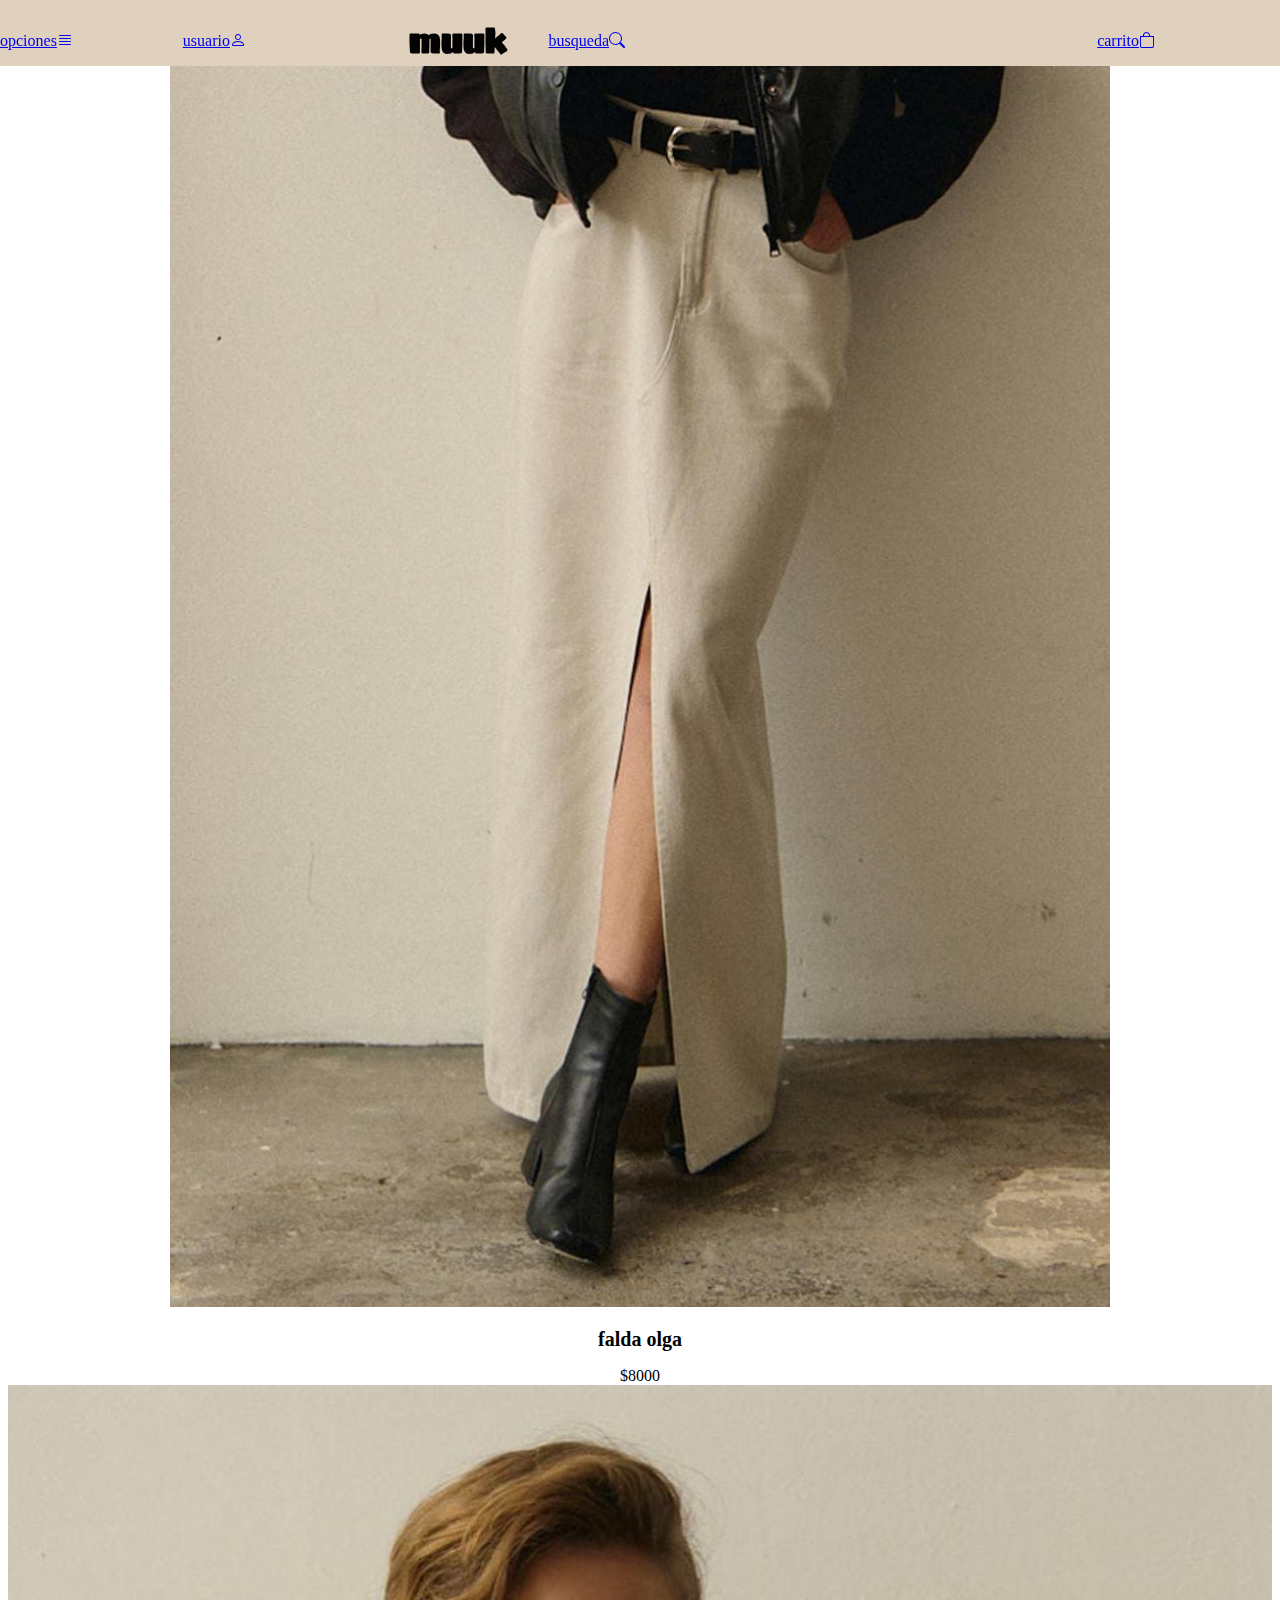
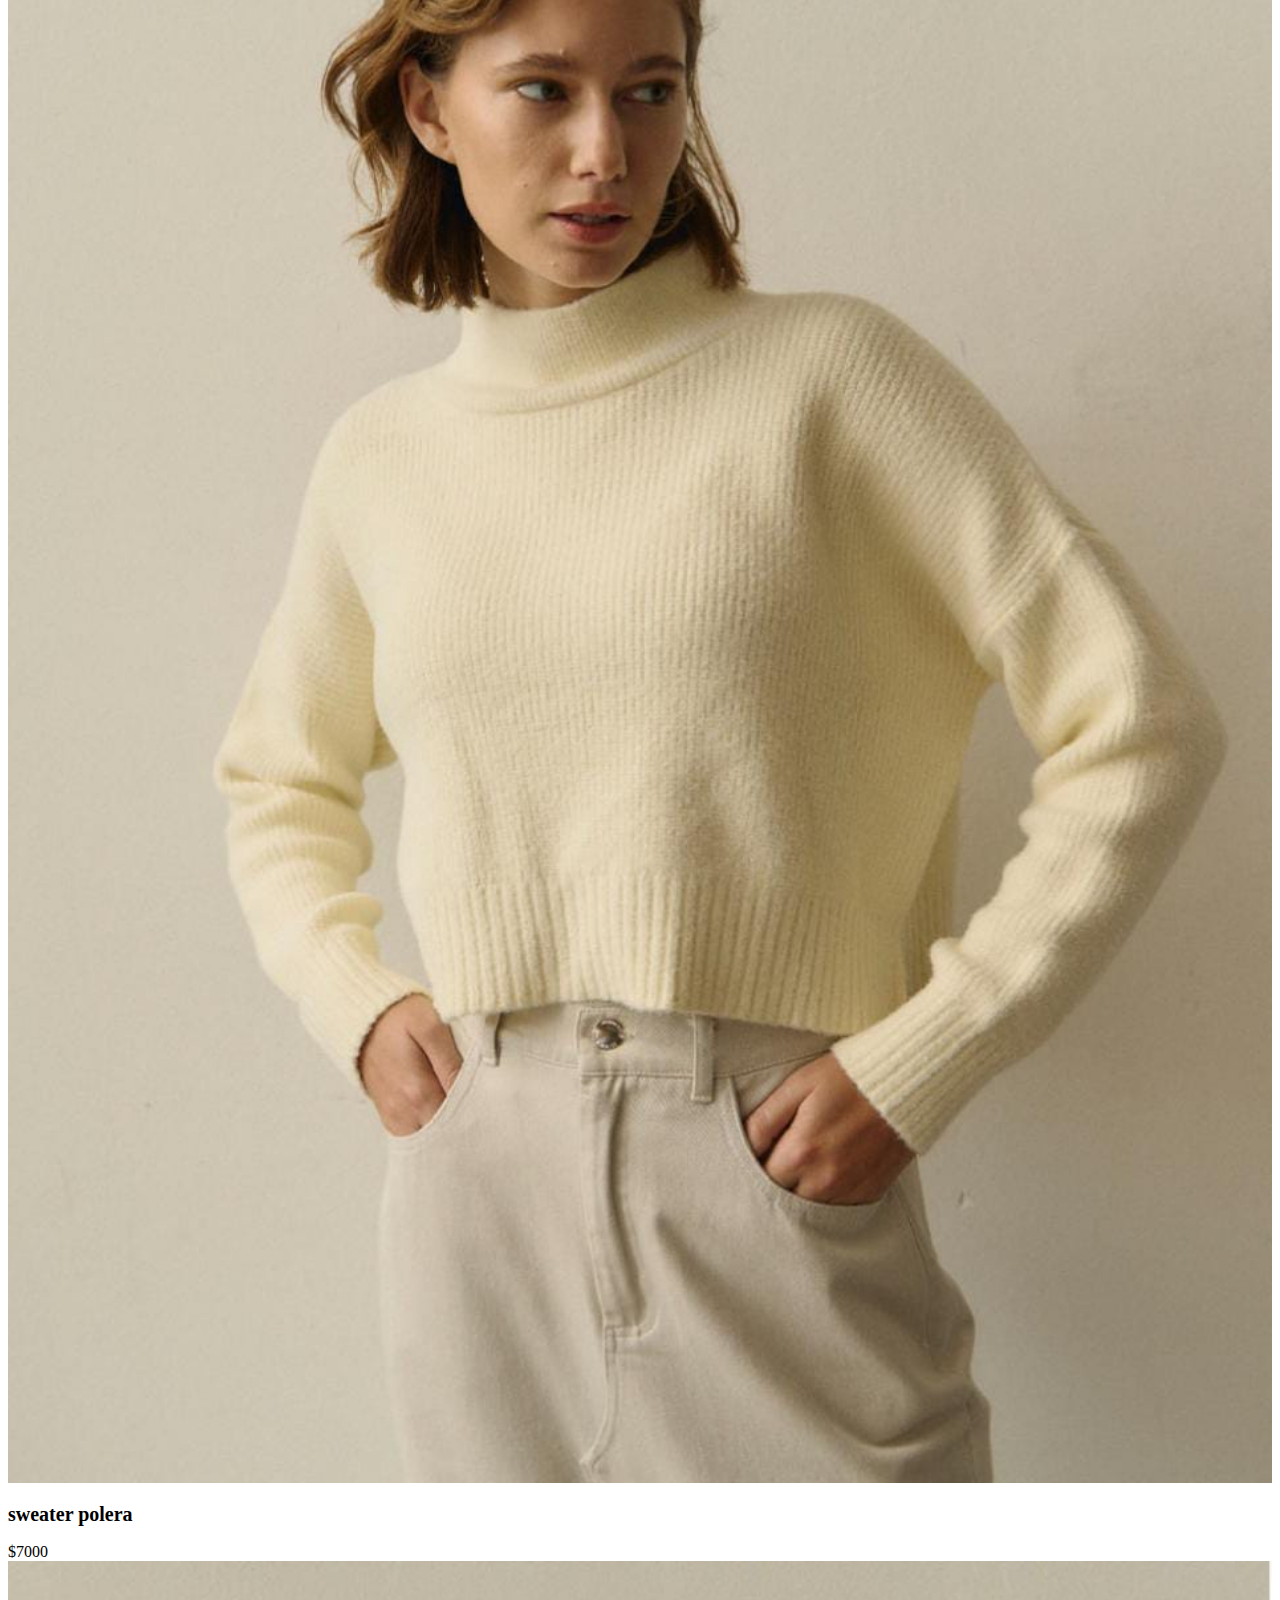
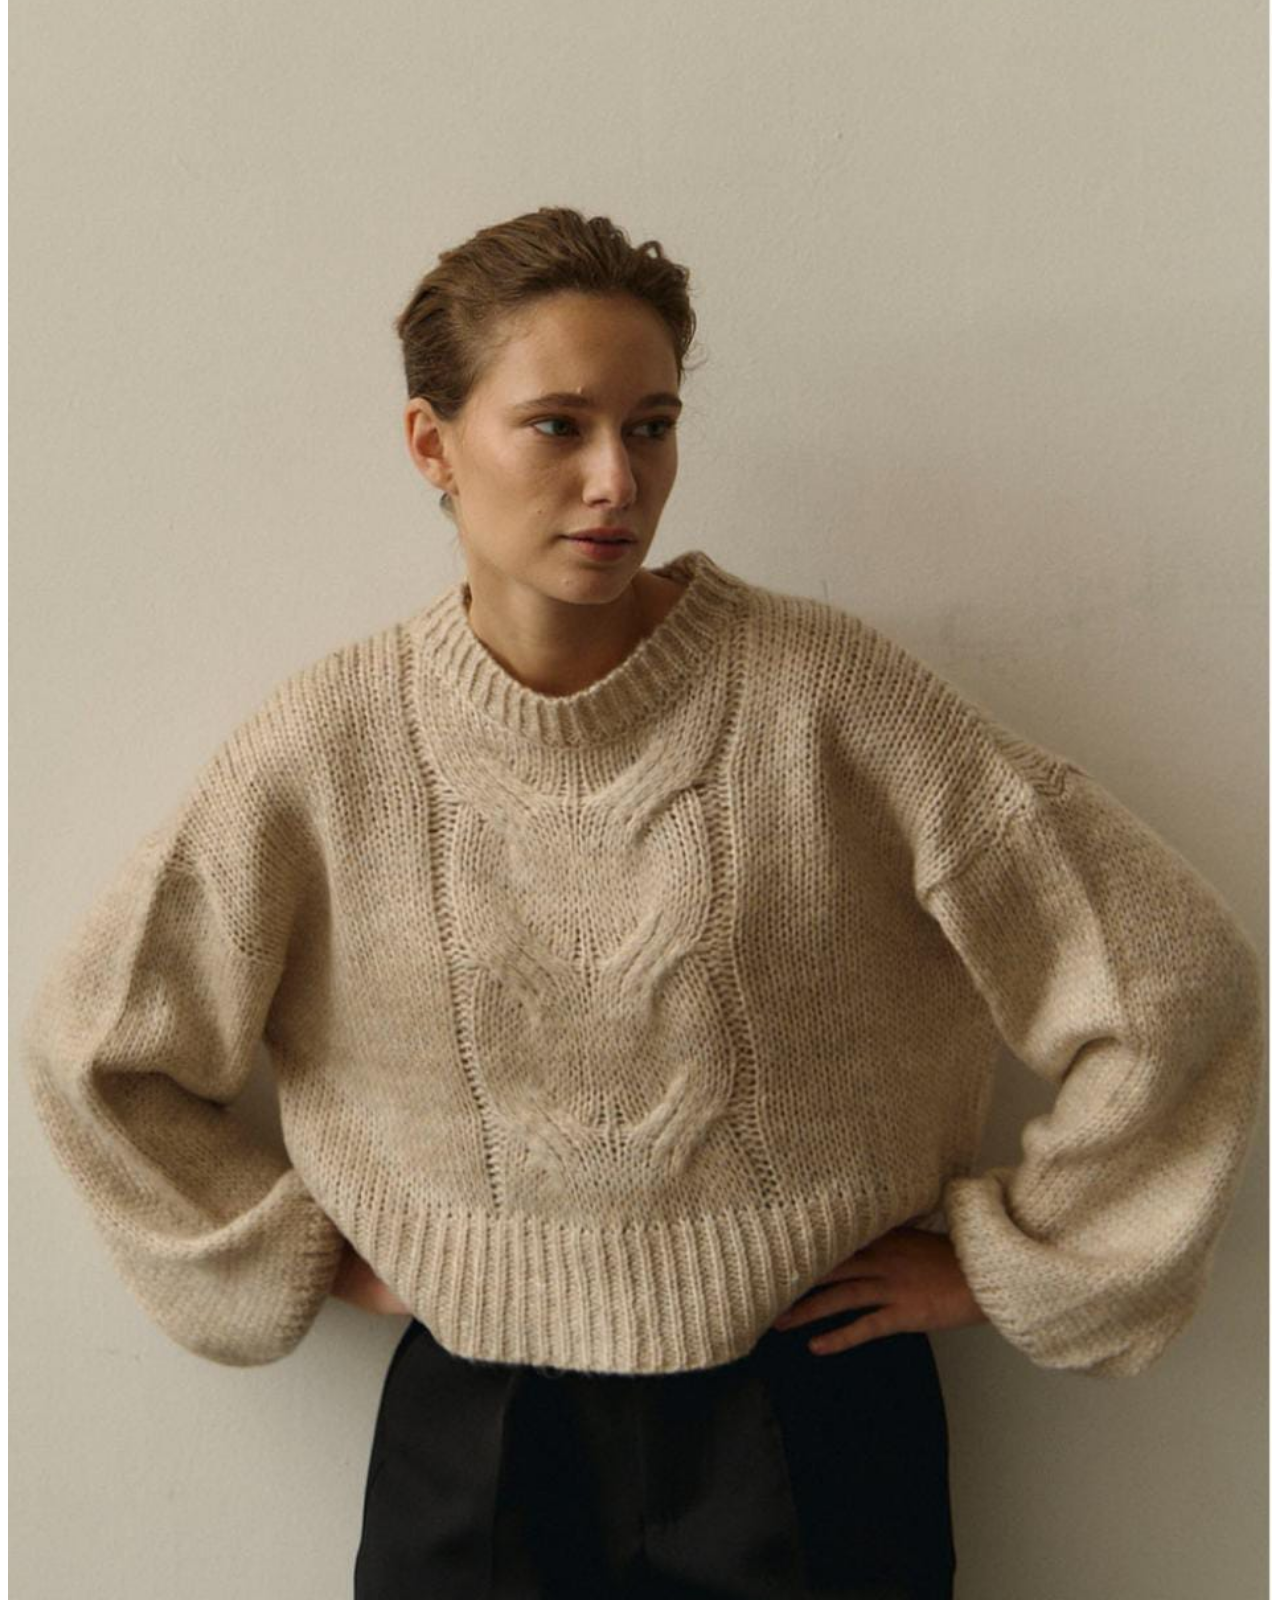
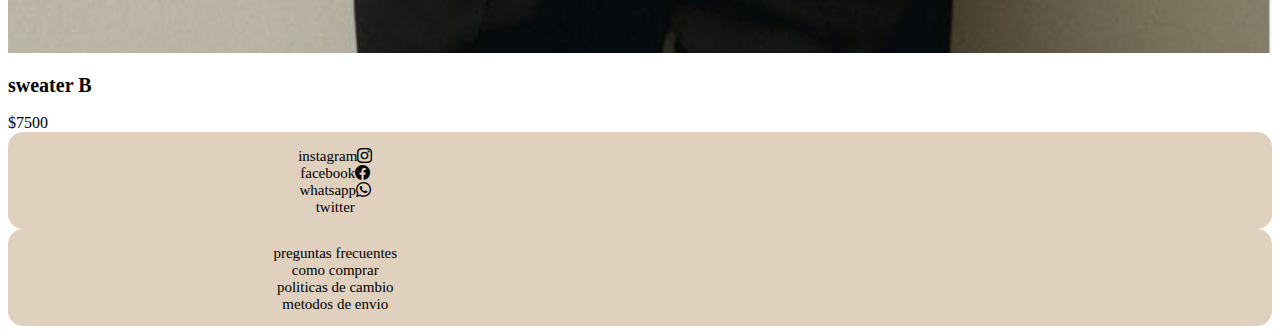
==== index.html @ 09647d5b "le agregue la grilla al footer" ====
<!DOCTYPE html>
<html lang="en">
<head>
    <meta charset="UTF-8">
    <meta http-equiv="X-UA-Compatible" content="IE=edge">
    <meta name="viewport" content="width=device-width, initial-scale=1.0">
    <title>muuk</title>
    <link rel="stylesheet"href="./css/style.css">
    <link rel="preconnect" href="https://fonts.googleapis.com">
<link rel="preconnect" href="https://fonts.gstatic.com" crossorigin>
<link href="https://fonts.googleapis.com/css2?family=Roboto:wght@300&display=swap" rel="stylesheet">
<link rel="preconnect" href="https://fonts.googleapis.com">
<link rel="preconnect" href="https://fonts.gstatic.com" crossorigin>
<link href="https://fonts.googleapis.com/css2?family=Raleway:wght@200&family=Roboto:wght@300&family=Sigmar&display=swap" rel="stylesheet">
<link rel="stylesheet" href="https://cdn.jsdelivr.net/npm/bootstrap-icons@1.10.5/font/bootstrap-icons.css">
</head>
<body>
    <header>
    <nav class="lista-nav">
        <!--lista desordenada-->
        <ul class="lista-nav">


            <li><a href="./pages/opciones.html"><span class="lista-iconos">opciones</span><i class="bi bi-justify"></i></a></li>
            <li><a href="./pages/usuario.html"><span class="lista-iconos">usuario</span><i class="bi bi-person"></i></a></li>
            <li><h1 class="lista--muuk"><span class="lista-iconos">muuk</span></h1></li>
            <li><a href="./pages/busqueda.html"><span class="lista-iconos">busqueda</span><i class="bi bi-search"></i></a></li>
            <li><a href="./pages/carrito.html"><span class="lista-iconos">carrito</span><i class="bi bi-bag"></i></a></li>
        </ul>
    </nav>
    </header>
<main>
    <section>
    <form action="">
        <select name= "ordenado por"id="text">
            <option value="ordenado por popularidad"></option>
            <option value="ordenado por precio:bajo a alto"></option>
            <option value="ordenado por precio: alto a bajo"></option>
            <option value="ordenado por los ultimos"></option>
        </select>
    </form>
    </section>
    <section>
    <article class="galeria">
        <a href="./pages/carrito.html" ><img src="./img/pollera.jpeg"alt="pollera larga"class="galeria--pollera"></a>
        <h2>falda olga</h2>
        <span>$8000</span>
    </article class="unidad-rem">
        <img src="./img/saquito.jpeg"alt="saquito color beage" class="galeria--saquito">
        <h2>sweater polera</h2>
        <span>$7000</span>
    <article>
        <img src="./img/sweter B.jpeg"alt="sweter marron" class="galeria--sweter">
        <h2>sweater B</h2>
        <span>$7500</span>
    </article>
    </section>
</main>
    <footer>
        <div class="color__gris">
            <ul>
             <!--todas las li son links a las redes de la marca, pero todavia no existen, por eso no las puse como links-->
                <li>instagram<i class="bi bi-instagram"></i></li>
                <li>facebook<i class="bi bi-facebook"></i></li>
                <li>whatsapp<i class="bi bi-whatsapp"></i></li>
                <li>twitter</li>
            </ul>
        </div>
        <div class="color__gris"> 
            <ul>
                <li>preguntas frecuentes</li>
                <li>como comprar</li>
                <li>politicas de cambio</li>
                <li>metodos de envio</li>
            </ul>
        </div>
    </footer>

</body>
</html>
---- css/style.css ----
*{
    margin: o;
    padding: 0;
    box-sizing: border-box;
    box-sizing: border-box;
}

ul, ul{
    list-style: none;
}

.enlace-rojo {
    color: rgb(228, 4, 4);
}

h2{
    font-family:"robot",-serif;
    font-size: 20px;
}

 h1{
    font-family: "sigmar",-serif;
    text-align: center;
    grid-template-rows: 50px;
    color: rgb(3, 3, 3);
    
   
 }


 html{
    font-size: 1rem;
 }

 .unidad-rem{
    font-size: 1rem;
 }
 

 .lista-nav{
    display: flex;
    align-items:center;
    display: grid;
    justify-content: space-between;
    grid-template-columns:1fr 1fr 1fr 3fr 1fr;
    grid-template-rows:50px;
    background-color: rgb(223, 209, 190);
    position: relative;
    position: fixed;
    top: 0%;
    right: 0%;
    left: 0%;

    
     
}

@media only screen and (max-width:400px){
   .lista-iconos{
   display: none; }
}


.color__gris{
   background-color:rgb(223, 209, 190) ;
   padding-top: 1px;
   padding-left: 15px;
   border-radius: 15px;
   flex-direction: row;
   flex-wrap: wrap;
   font-size: 15px;
   text-align: center;
   gap: 20px;
   
 } 
 @media only screen and (min-width:1024px) {
   .color__gris{
      display: grid;
      grid-template-columns: repeat(2,50%);
      grid-template-rows: repeat(4,1vh);

   }
 }
  

.galeria{   
   display:flex;
   flex-direction: column;
   align-items: center;
   
    }

    .galeria img{
      display block;
      margin: 10 px auto
    }
   .galeria--pollera{
      width: 100%;
   }
   .galeria--saquito{
      width: 100%;
   }
   .galeria--sweter{
      width: 100%;
   }
   

    @media(min-width400px){  
    .galeria img{    
     display: block;
     margin: 10px;
     object-fit:contain;
}  
}
    /* ----usauario---- */


.info__usuario{
padding-top: 60px;
  display: grid;
  grid-template-columns:1fr 1fr ;
  grid-template-rows: repeat(3,25vhpx);
  gap: 50px;
}
.info__usuario--ingresar {
   justify-content: center;
   align-content: center;
   align-self: center;

}

@media only screen and (max-width:400px){
   .info__usuario{
      display: grid;
      grid-template-columns: 1fr;
      grid-template-rows: repeat(6,2vh);
      justify-items: center;

   }
}
@media only screen and (max-width:400px){    
.link__usuario{
   display: grid;
   grid-template-columns: 1fr;
   grid-template-rows: repeat(2,2vh);
   justify-items: center;
   gap: 20px;
}
 }
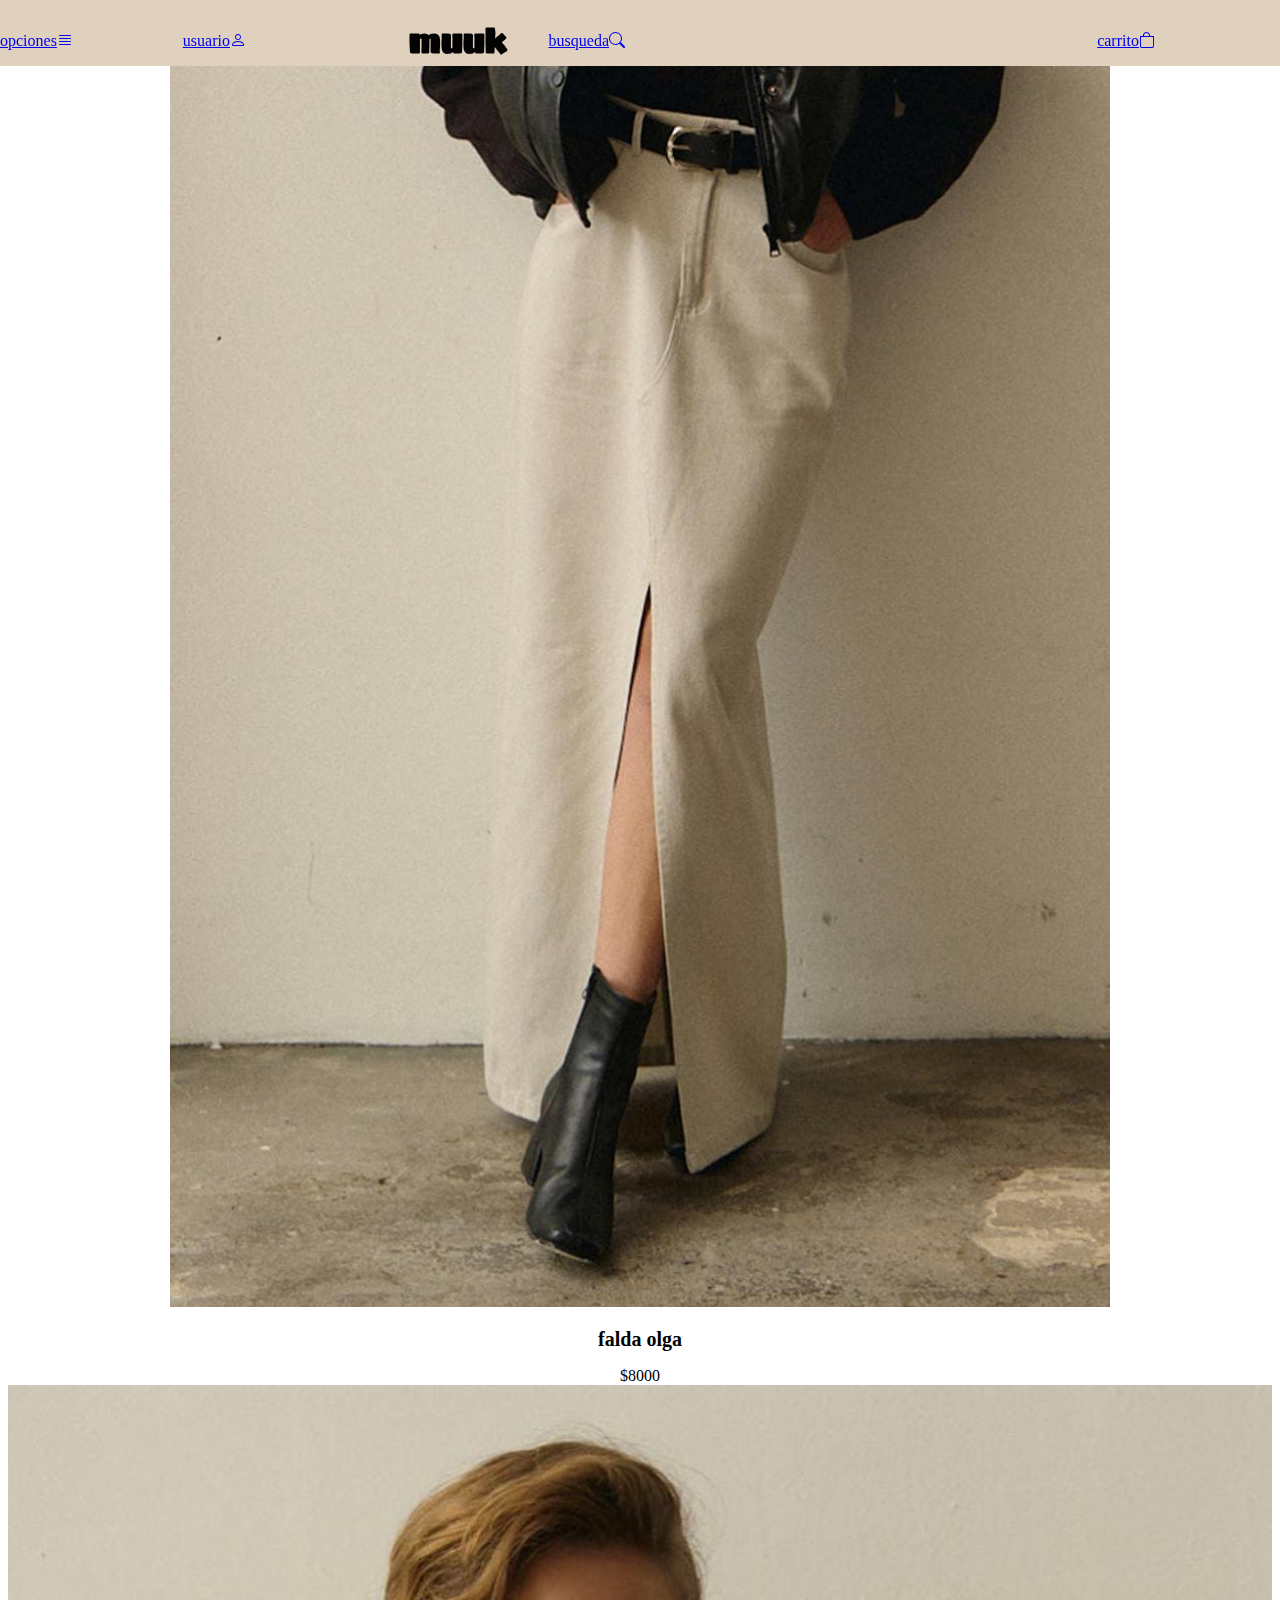
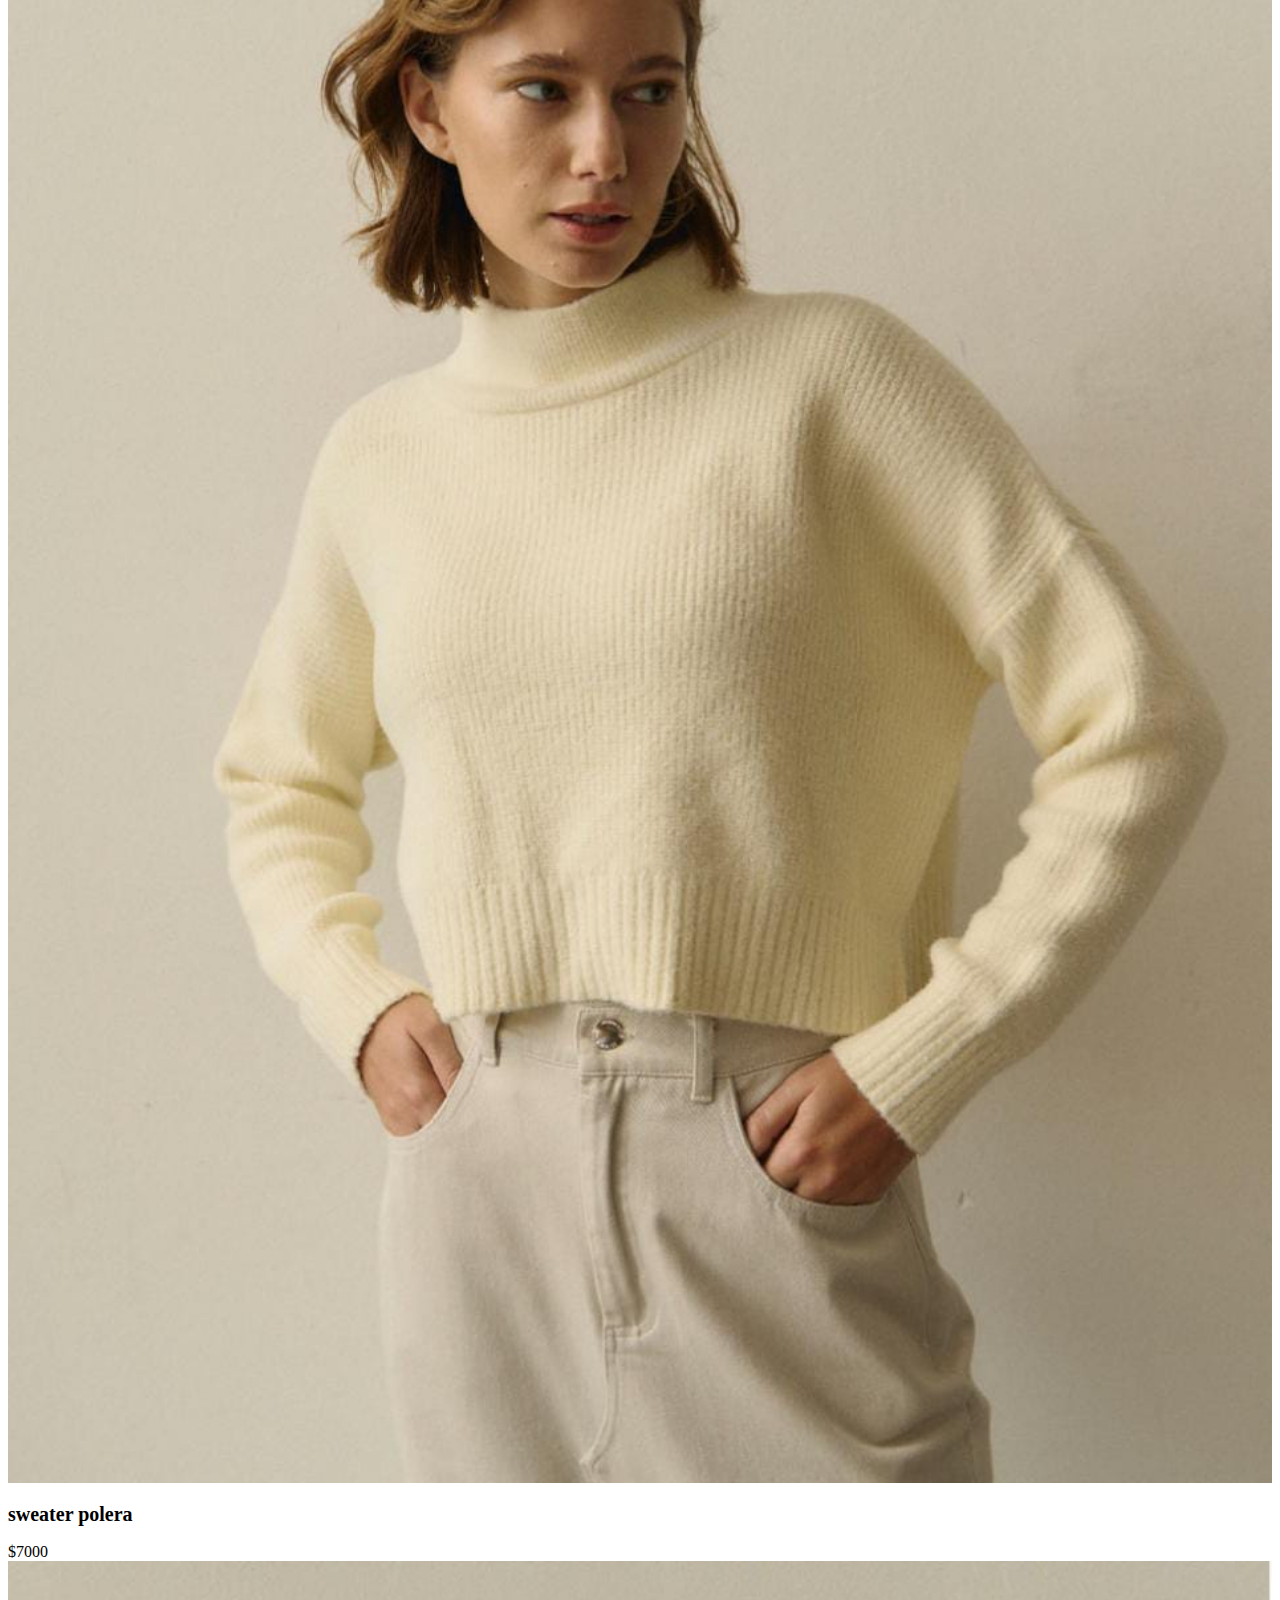
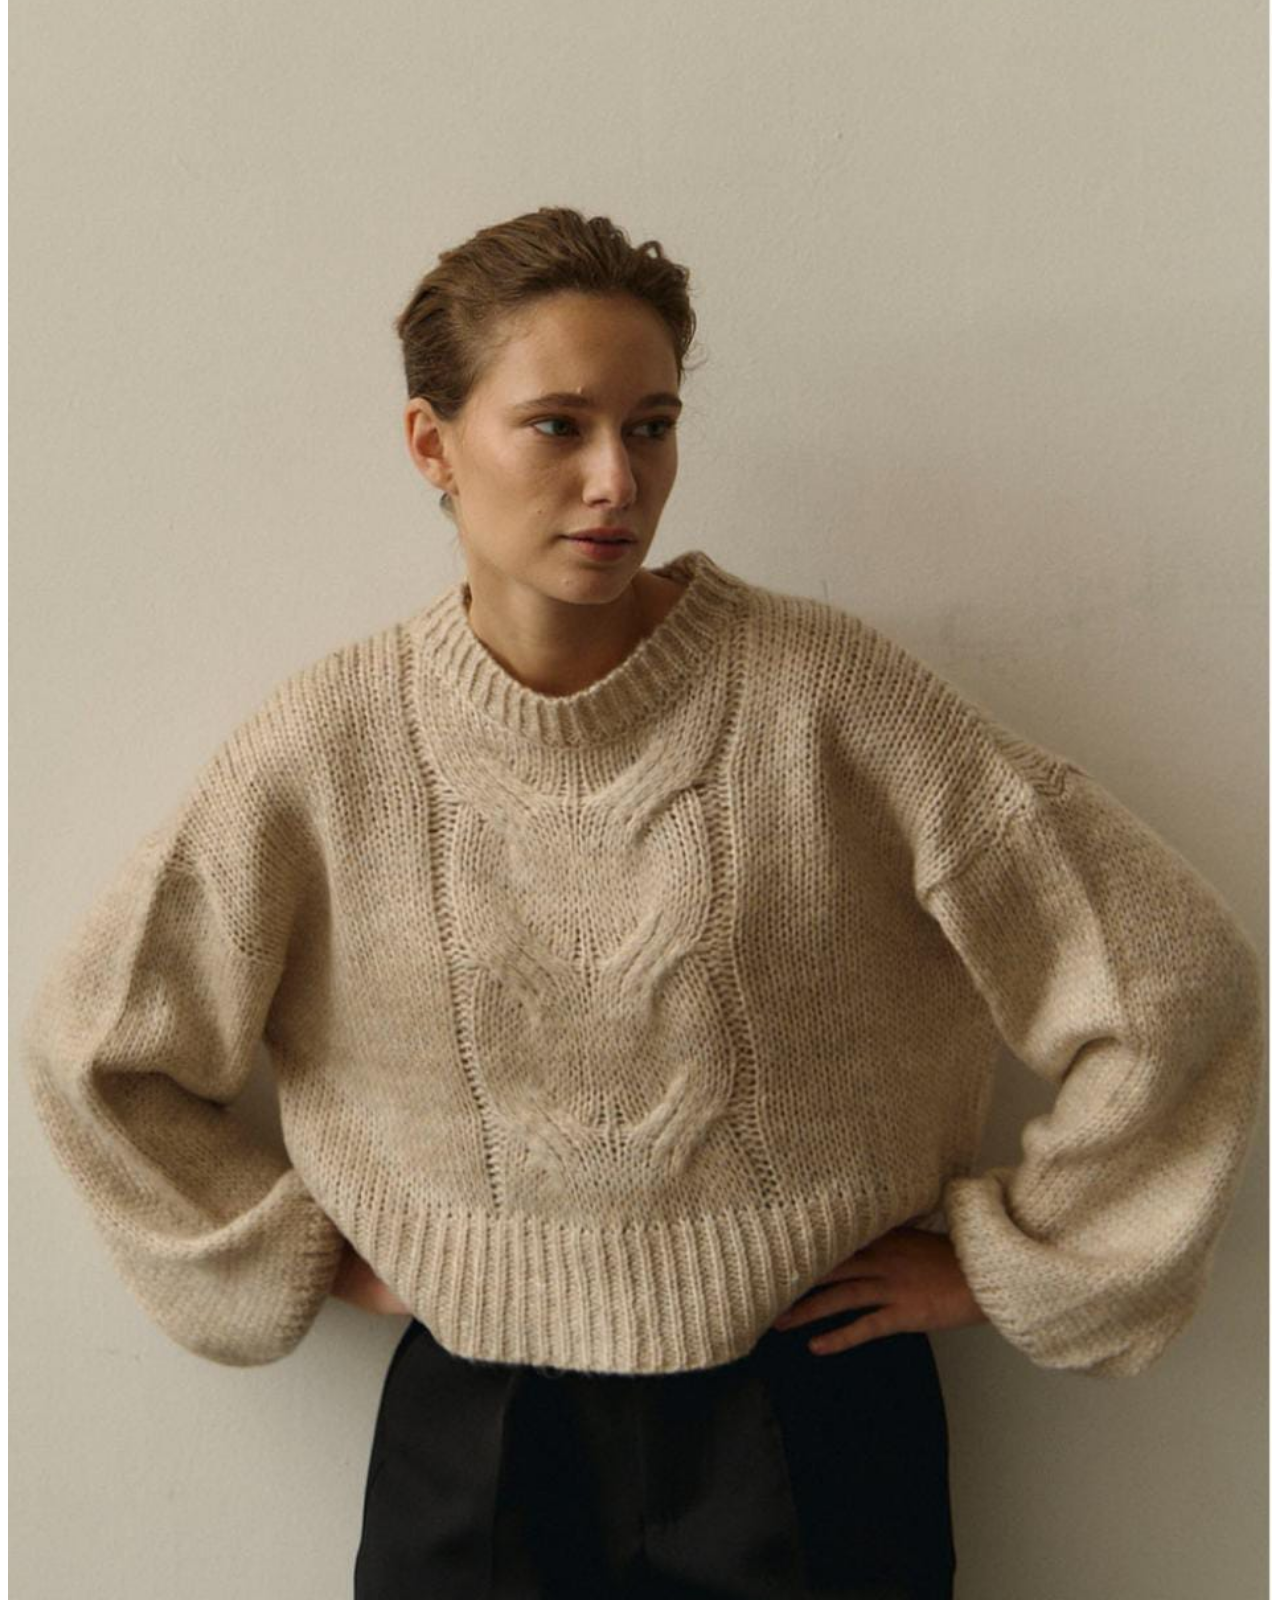
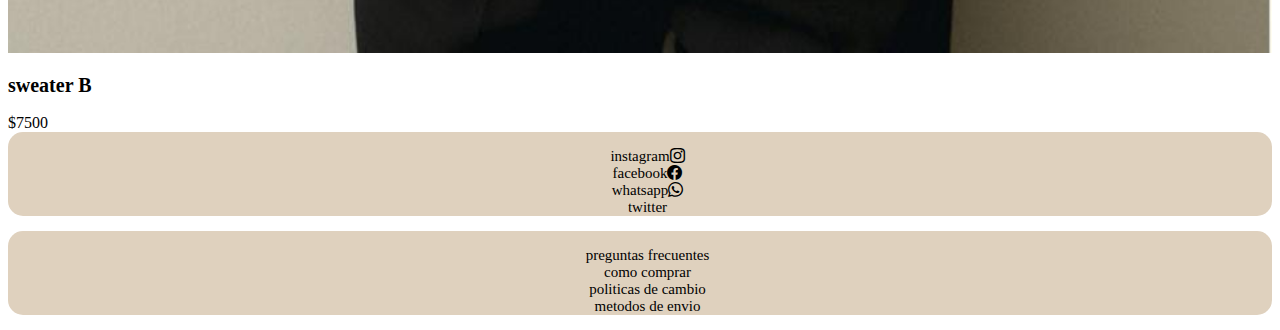
==== commit 09200b7b: "le agregue las carpetas de scss y toda su informacion, conecte scss con css y adjunte todos los link" ====
--- a/index.html
+++ b/index.html
@@ -4,7 +4,8 @@
     <meta charset="UTF-8">
     <meta http-equiv="X-UA-Compatible" content="IE=edge">
     <meta name="viewport" content="width=device-width, initial-scale=1.0">
-    <title>muuk</title>
+    <meta name="description" content="ofrecemos la ropa de mejor calidad para entrenar, estar siempre comoda y bien vestida ">
+        <title>ropa deportiva de mujer</title>
     <link rel="stylesheet"href="./css/style.css">
     <link rel="preconnect" href="https://fonts.googleapis.com">
 <link rel="preconnect" href="https://fonts.gstatic.com" crossorigin>
@@ -19,8 +20,6 @@
     <nav class="lista-nav">
         <!--lista desordenada-->
         <ul class="lista-nav">
-
-
             <li><a href="./pages/opciones.html"><span class="lista-iconos">opciones</span><i class="bi bi-justify"></i></a></li>
             <li><a href="./pages/usuario.html"><span class="lista-iconos">usuario</span><i class="bi bi-person"></i></a></li>
             <li><h1 class="lista--muuk"><span class="lista-iconos">muuk</span></h1></li>
--- a/css/style.css
+++ b/css/style.css
@@ -1,149 +1,418 @@
-*{
-    margin: o;
-    padding: 0;
-    box-sizing: border-box;
-    box-sizing: border-box;
-}
-
-ul, ul{
-    list-style: none;
-}
-
-.enlace-rojo {
-    color: rgb(228, 4, 4);
-}
-
-h2{
-    font-family:"robot",-serif;
-    font-size: 20px;
-}
-
- h1{
-    font-family: "sigmar",-serif;
-    text-align: center;
-    grid-template-rows: 50px;
-    color: rgb(3, 3, 3);
-    
-   
- }
-
-
- html{
-    font-size: 1rem;
- }
-
- .unidad-rem{
-    font-size: 1rem;
- }
- 
-
- .lista-nav{
-    display: flex;
-    align-items:center;
-    display: grid;
-    justify-content: space-between;
-    grid-template-columns:1fr 1fr 1fr 3fr 1fr;
-    grid-template-rows:50px;
-    background-color: rgb(223, 209, 190);
-    position: relative;
-    position: fixed;
-    top: 0%;
-    right: 0%;
-    left: 0%;
-
-    
-     
-}
-
-@media only screen and (max-width:400px){
-   .lista-iconos{
-   display: none; }
-}
-
-
-.color__gris{
-   background-color:rgb(223, 209, 190) ;
-   padding-top: 1px;
-   padding-left: 15px;
-   border-radius: 15px;
-   flex-direction: row;
-   flex-wrap: wrap;
-   font-size: 15px;
-   text-align: center;
-   gap: 20px;
-   
- } 
- @media only screen and (min-width:1024px) {
-   .color__gris{
-      display: grid;
-      grid-template-columns: repeat(2,50%);
-      grid-template-rows: repeat(4,1vh);
-
-   }
- }
-  
-
-.galeria{   
-   display:flex;
-   flex-direction: column;
-   align-items: center;
-   
-    }
-
-    .galeria img{
-      display block;
-      margin: 10 px auto
-    }
-   .galeria--pollera{
-      width: 100%;
-   }
-   .galeria--saquito{
-      width: 100%;
-   }
-   .galeria--sweter{
-      width: 100%;
-   }
-   
-
-    @media(min-width400px){  
-    .galeria img{    
-     display: block;
-     margin: 10px;
-     object-fit:contain;
-}  
-}
-    /* ----usauario---- */
-
-
-.info__usuario{
-padding-top: 60px;
-  display: grid;
-  grid-template-columns:1fr 1fr ;
-  grid-template-rows: repeat(3,25vhpx);
+* {
+  margin: o;
+  padding: 0;
+  box-sizing: border-box;
+  box-sizing: border-box;
+}
+
+ul, ul {
+  list-style: none;
+}
+
+html {
+  font-size: 1rem;
+}
+
+.unidad-rem {
+  font-size: 1rem;
+}
+
+@media only screen and (max-width: 400px) {
+  .lista-iconos {
+    display: none;
+  }
+}
+h2 {
+  font-family: "robot", -serif;
+  font-size: 20px;
+}
+
+h1 {
+  font-family: "sigmar", -serif;
+  text-align: center;
+  grid-template-rows: 50px;
+  color: rgb(3, 3, 3);
+}
+
+html {
+  font-size: 1rem;
+}
+
+.unidad-rem {
+  font-size: 1rem;
+}
+
+.lista-nav {
+  display: flex;
+  align-items: center;
+  display: grid;
+  justify-content: space-between;
+  grid-template-columns: 1fr 1fr 1fr 3fr 1fr;
+  grid-template-rows: 50px;
+  background-color: rgb(223, 209, 190);
+  position: relative;
+  position: fixed;
+  top: 0%;
+  right: 0%;
+  left: 0%;
+}
+
+@media only screen and (max-width: 400px) {
+  .lista-iconos {
+    display: none;
+  }
+}
+.info__usuario {
+  padding-top: 60px;
+  display: grid;
+  grid-template-columns: 1fr 1fr;
+  grid-template-rows: repeat(3, 25vhpx);
   gap: 50px;
 }
 .info__usuario--ingresar {
-   justify-content: center;
-   align-content: center;
-   align-self: center;
-
-}
-
-@media only screen and (max-width:400px){
-   .info__usuario{
-      display: grid;
-      grid-template-columns: 1fr;
-      grid-template-rows: repeat(6,2vh);
-      justify-items: center;
-
-   }
-}
-@media only screen and (max-width:400px){    
-.link__usuario{
-   display: grid;
-   grid-template-columns: 1fr;
-   grid-template-rows: repeat(2,2vh);
-   justify-items: center;
-   gap: 20px;
-}
- } +  justify-content: center;
+  align-content: center;
+  align-self: center;
+}
+
+@media only screen and (max-width: 400px) {
+  .info__usuario {
+    display: grid;
+    grid-template-columns: 1fr;
+    grid-template-rows: repeat(6, 2vh);
+    justify-items: center;
+  }
+}
+@media only screen and (max-width: 400px) {
+  .link__usuario {
+    display: grid;
+    grid-template-columns: 1fr;
+    grid-template-rows: repeat(2, 2vh);
+    justify-items: center;
+    gap: 20px;
+  }
+}
+h2 {
+  font-family: "robot", -serif;
+  font-size: 20px;
+}
+
+h1 {
+  font-family: "sigmar", -serif;
+  text-align: center;
+  grid-template-rows: 50px;
+  color: rgb(3, 3, 3);
+}
+
+.lista-nav {
+  display: flex;
+  align-items: center;
+  display: grid;
+  justify-content: space-between;
+  grid-template-columns: 1fr 1fr 1fr 3fr 1fr;
+  grid-template-rows: 50px;
+  background-color: rgb(223, 209, 190);
+  position: relative;
+  position: fixed;
+  top: 0%;
+  right: 0%;
+  left: 0%;
+}
+
+.color__gris {
+  background-color: rgb(223, 209, 190);
+  padding-top: 1px;
+  padding-left: 15px;
+  border-radius: 15px;
+  flex-direction: row;
+  flex-wrap: wrap;
+  font-size: 15px;
+  text-align: center;
+  gap: 20px;
+}
+@media only screen and (min-width: 1024px) {
+  .color__gris__gris {
+    display: grid;
+    grid-template-columns: repeat(2, 50%);
+    grid-template-rows: repeat(4, 1vh);
+  }
+}
+
+.galeria {
+  display: flex;
+  flex-direction: column;
+  align-items: center;
+}
+.galeria__img {
+  display: block;
+  margin: 10 px auto;
+}
+.galeria--pollera {
+  width: 100%;
+}
+.galeria--saquito {
+  width: 100%;
+}
+.galeria--sweter {
+  width: 100%;
+}
+
+@media (min-width400px) {
+  .galeria img {
+    display: block;
+    margin: 10px;
+    object-fit: contain;
+  }
+}
+.galeria {
+  display: flex;
+  flex-direction: column;
+  align-items: center;
+}
+.galeria__img {
+  display: block;
+  margin: 10 px auto;
+}
+.galeria--pollera {
+  width: 100%;
+}
+
+.galeria {
+  display: flex;
+  flex-direction: column;
+  align-items: center;
+}
+.galeria__img {
+  display: block;
+  margin: 10 px auto;
+}
+.galeria--pollera {
+  width: 100%;
+}
+
+.color__gris {
+  background-color: rgb(223, 209, 190);
+  padding-top: 1px;
+  padding-left: 15px;
+  border-radius: 15px;
+  flex-direction: row;
+  flex-wrap: wrap;
+  font-size: 15px;
+  text-align: center;
+  gap: 20px;
+}
+@media only screen and (min-width: 1024px) {
+  .color__gris__gris {
+    display: grid;
+    grid-template-columns: repeat(2, 50%);
+    grid-template-rows: repeat(4, 1vh);
+  }
+}
+
+h2 {
+  font-family: "robot", -serif;
+  font-size: 20px;
+}
+
+h1 {
+  font-family: "sigmar", -serif;
+  text-align: center;
+  grid-template-rows: 50px;
+  color: rgb(3, 3, 3);
+}
+
+.lista-nav {
+  display: flex;
+  align-items: center;
+  display: grid;
+  justify-content: space-between;
+  grid-template-columns: 1fr 1fr 1fr 3fr 1fr;
+  grid-template-rows: 50px;
+  background-color: rgb(223, 209, 190);
+  position: relative;
+  position: fixed;
+  top: 0%;
+  right: 0%;
+  left: 0%;
+}
+
+.color__gris {
+  background-color: rgb(223, 209, 190);
+  padding-top: 1px;
+  padding-left: 15px;
+  border-radius: 15px;
+  flex-direction: row;
+  flex-wrap: wrap;
+  font-size: 15px;
+  text-align: center;
+  gap: 20px;
+}
+@media only screen and (min-width: 1024px) {
+  .color__gris__gris {
+    display: grid;
+    grid-template-columns: repeat(2, 50%);
+    grid-template-rows: repeat(4, 1vh);
+  }
+}
+
+.galeria {
+  display: flex;
+  flex-direction: column;
+  align-items: center;
+}
+.galeria__img {
+  display: block;
+  margin: 10 px auto;
+}
+.galeria--pollera {
+  width: 100%;
+}
+.galeria--saquito {
+  width: 100%;
+}
+.galeria--sweter {
+  width: 100%;
+}
+
+@media (min-width400px) {
+  .galeria img {
+    display: block;
+    margin: 10px;
+    object-fit: contain;
+  }
+}
+h2 {
+  font-family: "robot", -serif;
+  font-size: 20px;
+}
+
+h1 {
+  font-family: "sigmar", -serif;
+  text-align: center;
+  grid-template-rows: 50px;
+  color: rgb(3, 3, 3);
+}
+
+html {
+  font-size: 1rem;
+}
+
+.unidad-rem {
+  font-size: 1rem;
+}
+
+.lista-nav {
+  display: flex;
+  align-items: center;
+  display: grid;
+  justify-content: space-between;
+  grid-template-columns: 1fr 1fr 1fr 3fr 1fr;
+  grid-template-rows: 50px;
+  background-color: rgb(223, 209, 190);
+  position: relative;
+  position: fixed;
+  top: 0%;
+  right: 0%;
+  left: 0%;
+}
+
+@media only screen and (max-width: 400px) {
+  .lista-iconos {
+    display: none;
+  }
+}
+.info__usuario {
+  padding-top: 60px;
+  display: grid;
+  grid-template-columns: 1fr 1fr;
+  grid-template-rows: repeat(3, 25vhpx);
+  gap: 50px;
+}
+.info__usuario--ingresar {
+  justify-content: center;
+  align-content: center;
+  align-self: center;
+}
+
+@media only screen and (max-width: 400px) {
+  .info__usuario {
+    display: grid;
+    grid-template-columns: 1fr;
+    grid-template-rows: repeat(6, 2vh);
+    justify-items: center;
+  }
+}
+h2 {
+  font-family: "robot", -serif;
+  font-size: 20px;
+}
+
+h1 {
+  font-family: "sigmar", -serif;
+  text-align: center;
+  grid-template-rows: 50px;
+  color: rgb(3, 3, 3);
+}
+
+.lista-nav {
+  display: flex;
+  align-items: center;
+  display: grid;
+  justify-content: space-between;
+  grid-template-columns: 1fr 1fr 1fr 3fr 1fr;
+  grid-template-rows: 50px;
+  background-color: rgb(223, 209, 190);
+  position: relative;
+  position: fixed;
+  top: 0%;
+  right: 0%;
+  left: 0%;
+}
+
+.color__gris {
+  background-color: rgb(223, 209, 190);
+  padding-top: 1px;
+  padding-left: 15px;
+  border-radius: 15px;
+  flex-direction: row;
+  flex-wrap: wrap;
+  font-size: 15px;
+  text-align: center;
+  gap: 20px;
+}
+@media only screen and (min-width: 1024px) {
+  .color__gris__gris {
+    display: grid;
+    grid-template-columns: repeat(2, 50%);
+    grid-template-rows: repeat(4, 1vh);
+  }
+}
+
+.galeria {
+  display: flex;
+  flex-direction: column;
+  align-items: center;
+}
+.galeria__img {
+  display: block;
+  margin: 10 px auto;
+}
+.galeria--pollera {
+  width: 100%;
+}
+.galeria--saquito {
+  width: 100%;
+}
+.galeria--sweter {
+  width: 100%;
+}
+
+@media (min-width400px) {
+  .galeria img {
+    display: block;
+    margin: 10px;
+    object-fit: contain;
+  }
+}
+
+/*# sourceMappingURL=style.css.map */
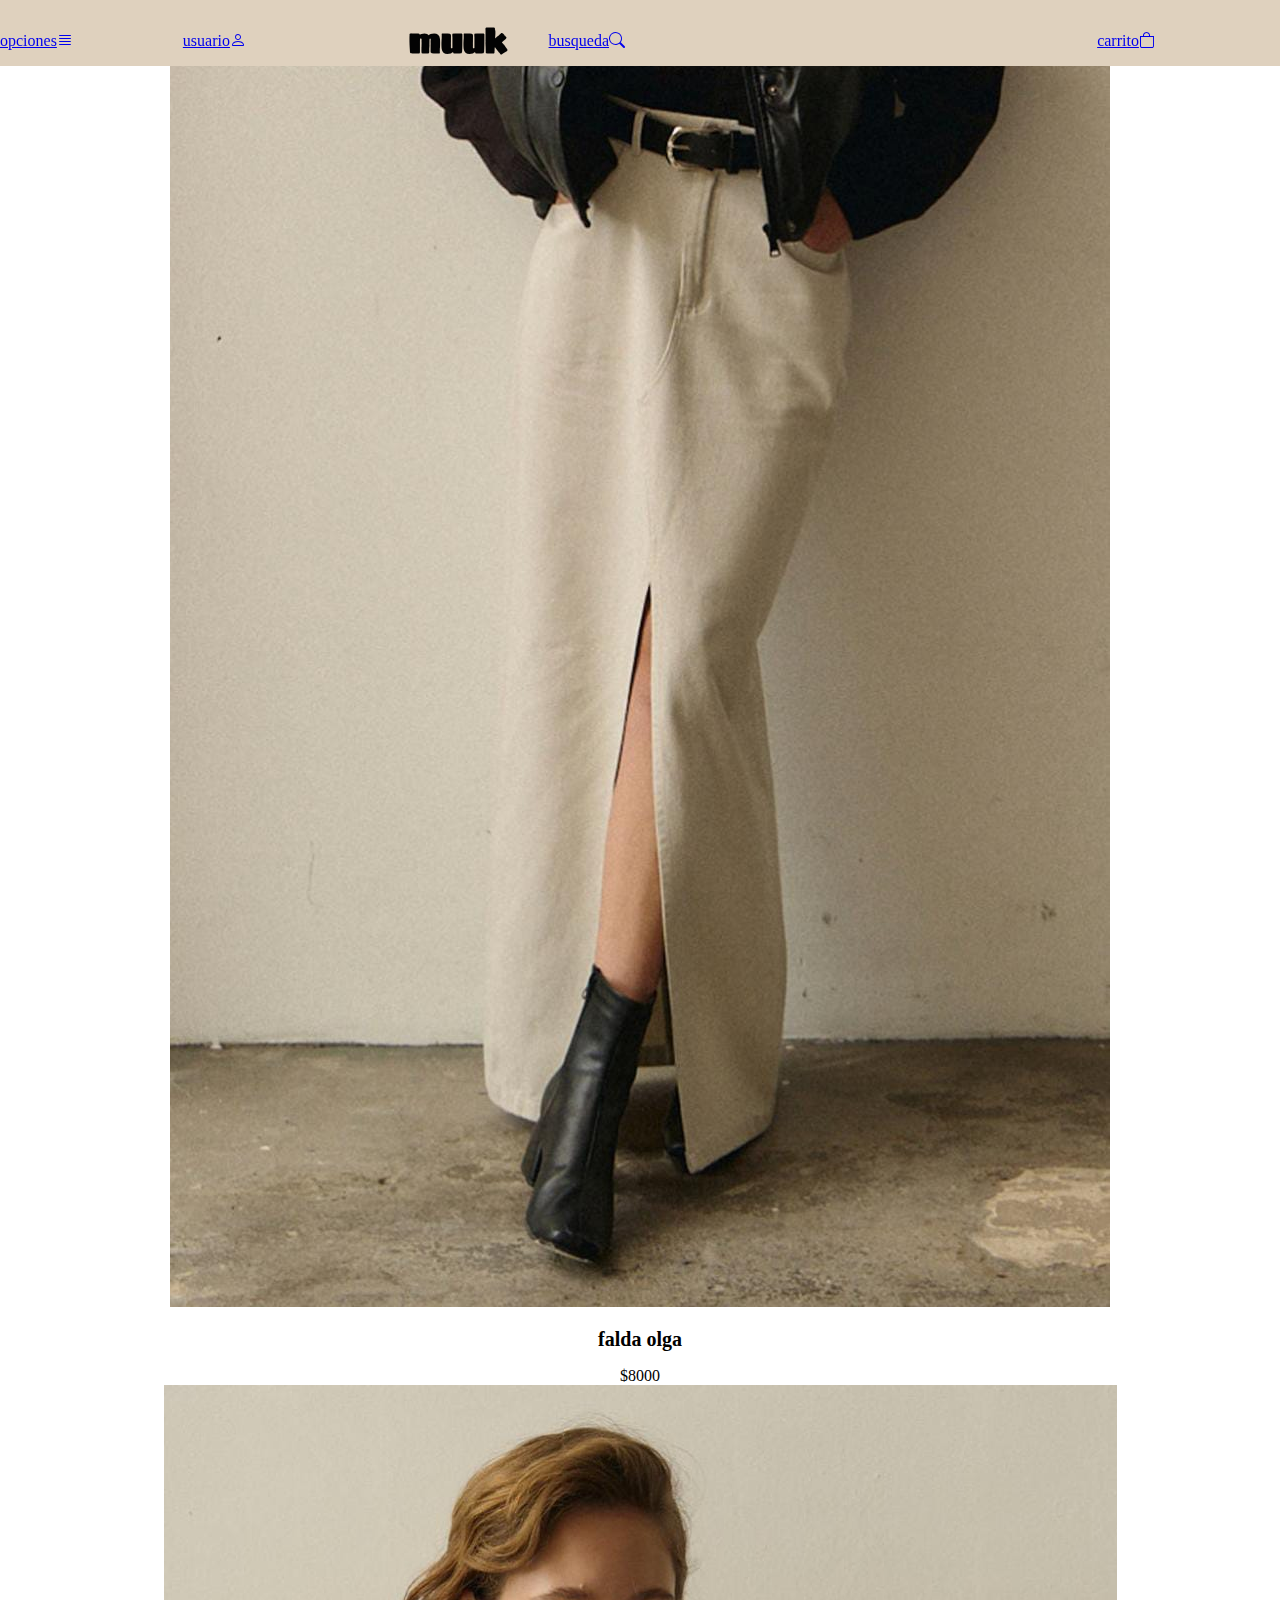
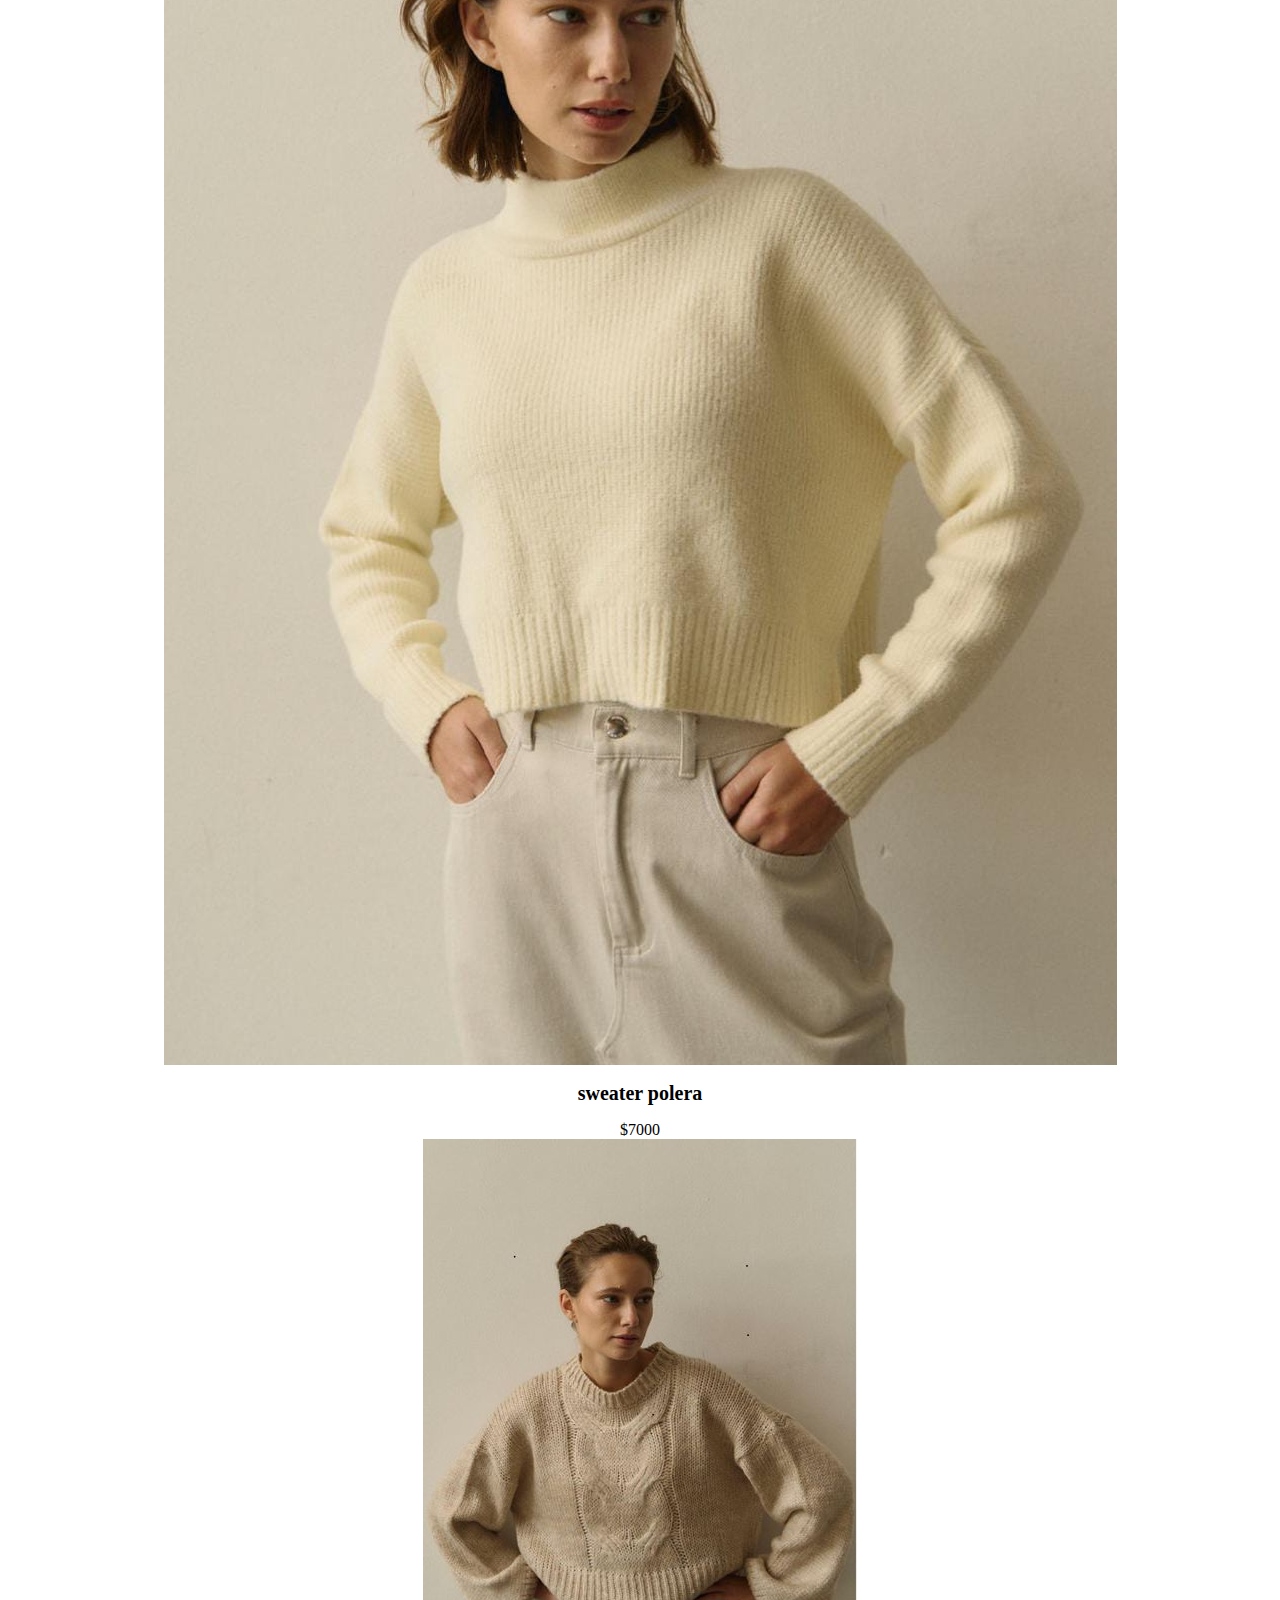
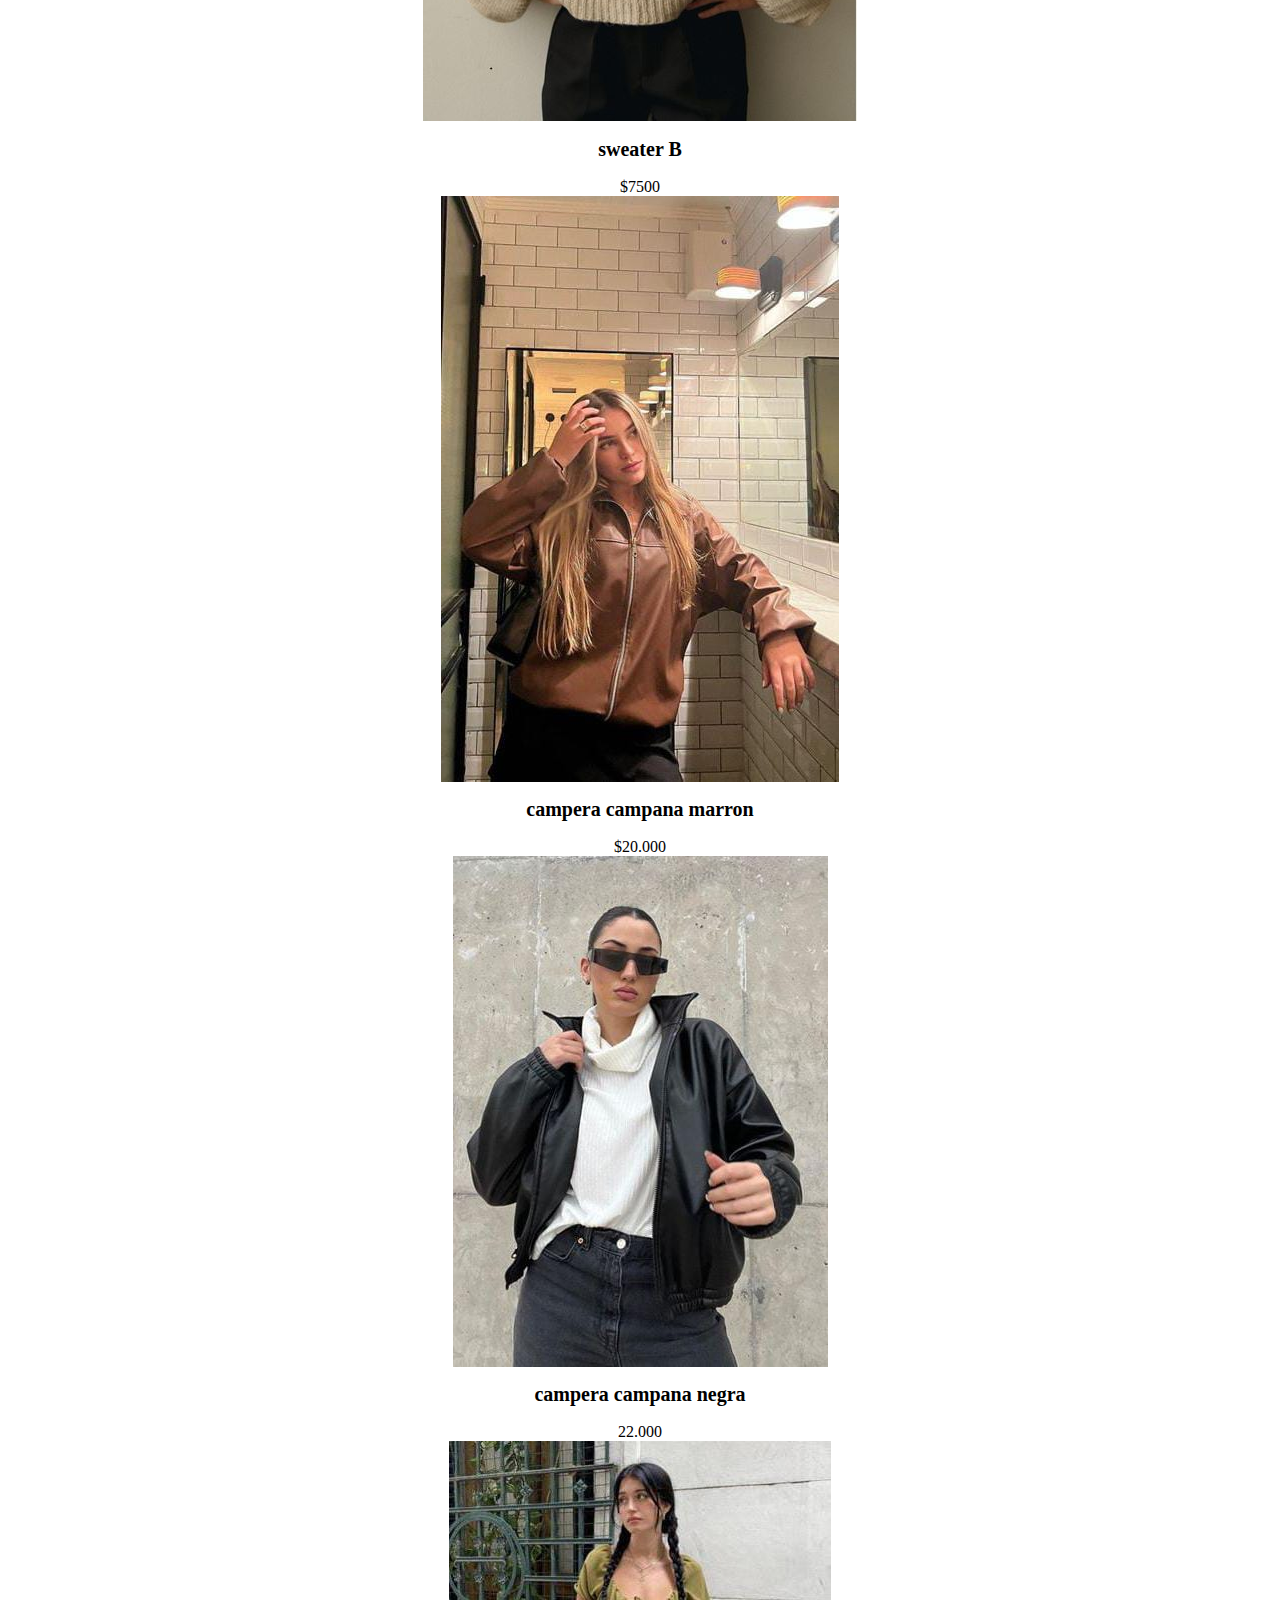
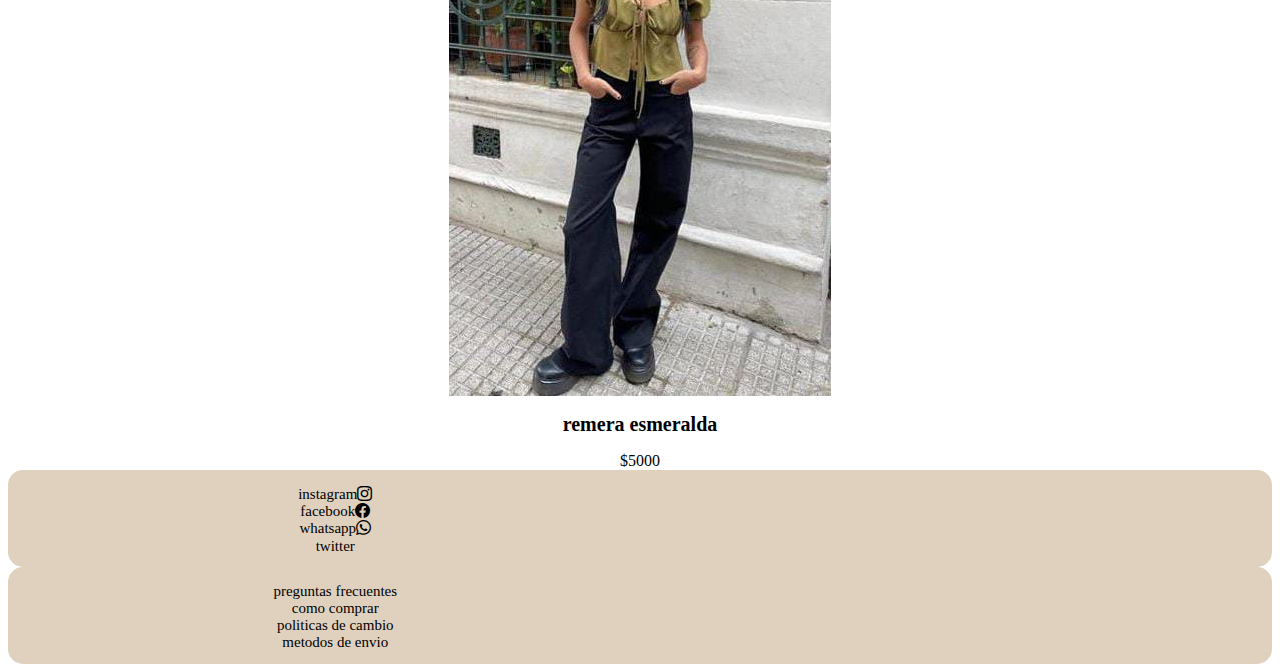
==== commit 16520bb7: "cambie las imagenes" ====
--- a/index.html
+++ b/index.html
@@ -1,71 +1,89 @@
 <!DOCTYPE html>
 <html lang="en">
+
 <head>
     <meta charset="UTF-8">
     <meta http-equiv="X-UA-Compatible" content="IE=edge">
     <meta name="viewport" content="width=device-width, initial-scale=1.0">
-    <meta name="description" content="ofrecemos la ropa de mejor calidad para entrenar, estar siempre comoda y bien vestida ">
-        <title>ropa deportiva de mujer</title>
-    <link rel="stylesheet"href="./css/style.css">
+    <meta name="description"
+        content="ofrecemos la ropa de mejor calidad para entrenar, estar siempre comoda y bien vestida ">
+    <title>ropa deportiva de mujer</title>
+    <link rel="stylesheet" href="./css/style.css">
     <link rel="preconnect" href="https://fonts.googleapis.com">
-<link rel="preconnect" href="https://fonts.gstatic.com" crossorigin>
-<link href="https://fonts.googleapis.com/css2?family=Roboto:wght@300&display=swap" rel="stylesheet">
-<link rel="preconnect" href="https://fonts.googleapis.com">
-<link rel="preconnect" href="https://fonts.gstatic.com" crossorigin>
-<link href="https://fonts.googleapis.com/css2?family=Raleway:wght@200&family=Roboto:wght@300&family=Sigmar&display=swap" rel="stylesheet">
-<link rel="stylesheet" href="https://cdn.jsdelivr.net/npm/bootstrap-icons@1.10.5/font/bootstrap-icons.css">
+    <link rel="preconnect" href="https://fonts.gstatic.com" crossorigin>
+    <link href="https://fonts.googleapis.com/css2?family=Roboto:wght@300&display=swap" rel="stylesheet">
+    <link rel="preconnect" href="https://fonts.googleapis.com">
+    <link rel="preconnect" href="https://fonts.gstatic.com" crossorigin>
+    <link
+        href="https://fonts.googleapis.com/css2?family=Raleway:wght@200&family=Roboto:wght@300&family=Sigmar&display=swap"
+        rel="stylesheet">
+    <link rel="stylesheet" href="https://cdn.jsdelivr.net/npm/bootstrap-icons@1.10.5/font/bootstrap-icons.css">
+    <link href="./pages.html">
 </head>
+
 <body>
     <header>
-    <nav class="lista-nav">
-        <!--lista desordenada-->
-        <ul class="lista-nav">
-            <li><a href="./pages/opciones.html"><span class="lista-iconos">opciones</span><i class="bi bi-justify"></i></a></li>
-            <li><a href="./pages/usuario.html"><span class="lista-iconos">usuario</span><i class="bi bi-person"></i></a></li>
-            <li><h1 class="lista--muuk"><span class="lista-iconos">muuk</span></h1></li>
-            <li><a href="./pages/busqueda.html"><span class="lista-iconos">busqueda</span><i class="bi bi-search"></i></a></li>
-            <li><a href="./pages/carrito.html"><span class="lista-iconos">carrito</span><i class="bi bi-bag"></i></a></li>
-        </ul>
-    </nav>
+        <nav class="lista-secciones-nav">
+            <ul class="lista-secciones-nav">
+                <li><a href="./opciones.html"><span class="lista-iconos-nav">opciones</span><i
+                            class="bi bi-justify"></i></a></li>
+                <li><a href="./usuario.html"><span class="lista-iconos-nav">usuario</span><i
+                            class="bi bi-person"></i></a></li>
+                <li>
+                    <h1 class="lista--muuk"><span class="lista-iconos-nav">muuk</span></h1>
+                </li>
+                <li><a href="./busqueda.html"><span class="lista-iconos-nav">busqueda</span><i
+                            class="bi bi-search"></i></a></li>
+                <li><a href="./carrito.html"><span class="lista-iconos-nav">carrito</span><i
+                            class="bi bi-bag"></i></a></li>
+            </ul>
+        </nav>
     </header>
-<main>
-    <section>
-    <form action="">
-        <select name= "ordenado por"id="text">
-            <option value="ordenado por popularidad"></option>
-            <option value="ordenado por precio:bajo a alto"></option>
-            <option value="ordenado por precio: alto a bajo"></option>
-            <option value="ordenado por los ultimos"></option>
-        </select>
-    </form>
-    </section>
-    <section>
-    <article class="galeria">
-        <a href="./pages/carrito.html" ><img src="./img/pollera.jpeg"alt="pollera larga"class="galeria--pollera"></a>
-        <h2>falda olga</h2>
-        <span>$8000</span>
-    </article class="unidad-rem">
-        <img src="./img/saquito.jpeg"alt="saquito color beage" class="galeria--saquito">
-        <h2>sweater polera</h2>
-        <span>$7000</span>
-    <article>
-        <img src="./img/sweter B.jpeg"alt="sweter marron" class="galeria--sweter">
-        <h2>sweater B</h2>
-        <span>$7500</span>
-    </article>
-    </section>
-</main>
+    <main>
+        <section>
+            <form action="">
+                <select name="ordenado por" id="text">
+                    <option value="ordenado por popularidad"></option>
+                    <option value="ordenado por precio:bajo a alto"></option>
+                    <option value="ordenado por precio: alto a bajo"></option>
+                    <option value="ordenado por los ultimos"></option>
+                </select>
+            </form>
+        </section>
+        <section>
+            <article class="galeria">
+                <a href="./carrito.html"><img src="./img/pollera.jpeg" alt="pollera larga"
+                        class="galeria-ropa"></a>
+                <h2>falda olga</h2>
+                <span>$8000</span>
+                <img src="./img/saquito.jpeg" alt="saquito color beage" class="galeria-ropa">
+                <h2>sweater polera</h2>
+                <span>$7000</span>
+                <img src="./img/sweter B 2.jpg" alt="sweter marron" class="galeria-ropa">
+                <h2>sweater B</h2>
+                <span>$7500</span>
+                <img src="./img/campera marron 2.jpg" alt="campera marron" class="galeria-ropa">
+                <h2>campera campana marron</h2>
+                <span>$20.000</span>
+                <img src="./img/campera 4.jpg" alt="campera negra" class="galeria-ropa">
+                <h2>campera campana negra</h2>
+                <span>22.000</span>
+                <img src="./img/remera verde.jpg" alt="remera verde" class="galeria-ropa">
+                <h2 class="galeria--remera">remera esmeralda</h2>
+                <span class="galeria-ropa">$5000</span>
+            </article>
+        </section>
+    </main>
     <footer>
-        <div class="color__gris">
+        <div class="lista-redes-footer">
             <ul>
-             <!--todas las li son links a las redes de la marca, pero todavia no existen, por eso no las puse como links-->
                 <li>instagram<i class="bi bi-instagram"></i></li>
                 <li>facebook<i class="bi bi-facebook"></i></li>
                 <li>whatsapp<i class="bi bi-whatsapp"></i></li>
                 <li>twitter</li>
             </ul>
         </div>
-        <div class="color__gris"> 
+        <div class="lista-redes-footer">
             <ul>
                 <li>preguntas frecuentes</li>
                 <li>como comprar</li>
@@ -76,4 +94,5 @@
     </footer>
 
 </body>
+
 </html>--- a/css/style.css
+++ b/css/style.css
@@ -5,7 +5,8 @@
   box-sizing: border-box;
 }
 
-ul, ul {
+ul,
+ul {
   list-style: none;
 }
 
@@ -18,10 +19,18 @@
 }
 
 @media only screen and (max-width: 400px) {
-  .lista-iconos {
+  .lista-iconos-nav {
     display: none;
   }
 }
+
+.lista--muuk:hover {
+  text-shadow: 7px 5px 3px blue;
+  transform: translate(-15px);
+  transform: translate(opx);
+  transform: scale(2, 0);
+}
+
 h2 {
   font-family: "robot", -serif;
   font-size: 20px;
@@ -42,7 +51,7 @@
   font-size: 1rem;
 }
 
-.lista-nav {
+.lista-secciones-nav {
   display: flex;
   align-items: center;
   display: grid;
@@ -58,10 +67,11 @@
 }
 
 @media only screen and (max-width: 400px) {
-  .lista-iconos {
+  .lista-iconos-nav {
     display: none;
   }
 }
+
 .info__usuario {
   padding-top: 60px;
   display: grid;
@@ -69,6 +79,7 @@
   grid-template-rows: repeat(3, 25vhpx);
   gap: 50px;
 }
+
 .info__usuario--ingresar {
   justify-content: center;
   align-content: center;
@@ -83,6 +94,7 @@
     justify-items: center;
   }
 }
+
 @media only screen and (max-width: 400px) {
   .link__usuario {
     display: grid;
@@ -92,6 +104,14 @@
     gap: 20px;
   }
 }
+
+.lista--muuk:hover {
+  text-shadow: 7px 5px 3px blue;
+  transform: translate(-15px);
+  transform: translate(opx);
+  transform: scale(2, 0);
+}
+
 h2 {
   font-family: "robot", -serif;
   font-size: 20px;
@@ -104,7 +124,7 @@
   color: rgb(3, 3, 3);
 }
 
-.lista-nav {
+.lista-secciones-nav {
   display: flex;
   align-items: center;
   display: grid;
@@ -119,7 +139,7 @@
   left: 0%;
 }
 
-.color__gris {
+.lista-redes-footer {
   background-color: rgb(223, 209, 190);
   padding-top: 1px;
   padding-left: 15px;
@@ -130,8 +150,9 @@
   text-align: center;
   gap: 20px;
 }
+
 @media only screen and (min-width: 1024px) {
-  .color__gris__gris {
+  .lista-redes-footer {
     display: grid;
     grid-template-columns: repeat(2, 50%);
     grid-template-rows: repeat(4, 1vh);
@@ -143,16 +164,20 @@
   flex-direction: column;
   align-items: center;
 }
+
 .galeria__img {
   display: block;
   margin: 10 px auto;
 }
+
 .galeria--pollera {
   width: 100%;
 }
+
 .galeria--saquito {
   width: 100%;
 }
+
 .galeria--sweter {
   width: 100%;
 }
@@ -164,15 +189,25 @@
     object-fit: contain;
   }
 }
+
+.lista--muuk:hover {
+  text-shadow: 7px 5px 3px blue;
+  transform: translate(-15px);
+  transform: translate(opx);
+  transform: scale(2, 0);
+}
+
 .galeria {
   display: flex;
   flex-direction: column;
   align-items: center;
 }
+
 .galeria__img {
   display: block;
   margin: 10 px auto;
 }
+
 .galeria--pollera {
   width: 100%;
 }
@@ -182,15 +217,17 @@
   flex-direction: column;
   align-items: center;
 }
+
 .galeria__img {
   display: block;
   margin: 10 px auto;
 }
+
 .galeria--pollera {
   width: 100%;
 }
 
-.color__gris {
+.lista-redes-footer {
   background-color: rgb(223, 209, 190);
   padding-top: 1px;
   padding-left: 15px;
@@ -201,12 +238,20 @@
   text-align: center;
   gap: 20px;
 }
+
 @media only screen and (min-width: 1024px) {
-  .color__gris__gris {
+  .lista-redes-footer {
     display: grid;
     grid-template-columns: repeat(2, 50%);
     grid-template-rows: repeat(4, 1vh);
   }
+}
+
+.lista--muuk:hover {
+  text-shadow: 7px 5px 3px blue;
+  transform: translate(-15px);
+  transform: translate(opx);
+  transform: scale(2, 0);
 }
 
 h2 {
@@ -221,7 +266,7 @@
   color: rgb(3, 3, 3);
 }
 
-.lista-nav {
+.lista-secciones-nav {
   display: flex;
   align-items: center;
   display: grid;
@@ -236,7 +281,7 @@
   left: 0%;
 }
 
-.color__gris {
+.lista-redes-footer {
   background-color: rgb(223, 209, 190);
   padding-top: 1px;
   padding-left: 15px;
@@ -247,29 +292,38 @@
   text-align: center;
   gap: 20px;
 }
+
 @media only screen and (min-width: 1024px) {
-  .color__gris__gris {
+  .lista-redes-footer {
     display: grid;
     grid-template-columns: repeat(2, 50%);
     grid-template-rows: repeat(4, 1vh);
   }
 }
 
+.lista-redes-footer:hover {
+  background-color: rgb(217, 0, 255);
+}
+
 .galeria {
   display: flex;
   flex-direction: column;
   align-items: center;
 }
+
 .galeria__img {
   display: block;
   margin: 10 px auto;
 }
+
 .galeria--pollera {
   width: 100%;
 }
+
 .galeria--saquito {
   width: 100%;
 }
+
 .galeria--sweter {
   width: 100%;
 }
@@ -281,6 +335,7 @@
     object-fit: contain;
   }
 }
+
 h2 {
   font-family: "robot", -serif;
   font-size: 20px;
@@ -301,7 +356,7 @@
   font-size: 1rem;
 }
 
-.lista-nav {
+.lista-secciones-nav {
   display: flex;
   align-items: center;
   display: grid;
@@ -317,10 +372,11 @@
 }
 
 @media only screen and (max-width: 400px) {
-  .lista-iconos {
+  .lista-iconos-nav {
     display: none;
   }
 }
+
 .info__usuario {
   padding-top: 60px;
   display: grid;
@@ -328,6 +384,7 @@
   grid-template-rows: repeat(3, 25vhpx);
   gap: 50px;
 }
+
 .info__usuario--ingresar {
   justify-content: center;
   align-content: center;
@@ -342,6 +399,14 @@
     justify-items: center;
   }
 }
+
+.lista--muuk:hover {
+  text-shadow: 7px 5px 3px blue;
+  transform: translate(-15px);
+  transform: translate(opx);
+  transform: scale(2, 0);
+}
+
 h2 {
   font-family: "robot", -serif;
   font-size: 20px;
@@ -354,7 +419,7 @@
   color: rgb(3, 3, 3);
 }
 
-.lista-nav {
+.lista-secciones-nav {
   display: flex;
   align-items: center;
   display: grid;
@@ -369,7 +434,7 @@
   left: 0%;
 }
 
-.color__gris {
+.lista-redes-footer {
   background-color: rgb(223, 209, 190);
   padding-top: 1px;
   padding-left: 15px;
@@ -380,8 +445,9 @@
   text-align: center;
   gap: 20px;
 }
+
 @media only screen and (min-width: 1024px) {
-  .color__gris__gris {
+  .lista-redes-footer {
     display: grid;
     grid-template-columns: repeat(2, 50%);
     grid-template-rows: repeat(4, 1vh);
@@ -393,16 +459,20 @@
   flex-direction: column;
   align-items: center;
 }
+
 .galeria__img {
   display: block;
   margin: 10 px auto;
 }
+
 .galeria--pollera {
   width: 100%;
 }
+
 .galeria--saquito {
   width: 100%;
 }
+
 .galeria--sweter {
   width: 100%;
 }
@@ -415,4 +485,4 @@
   }
 }
 
-/*# sourceMappingURL=style.css.map */
+/*# sourceMappingURL=style.css.map */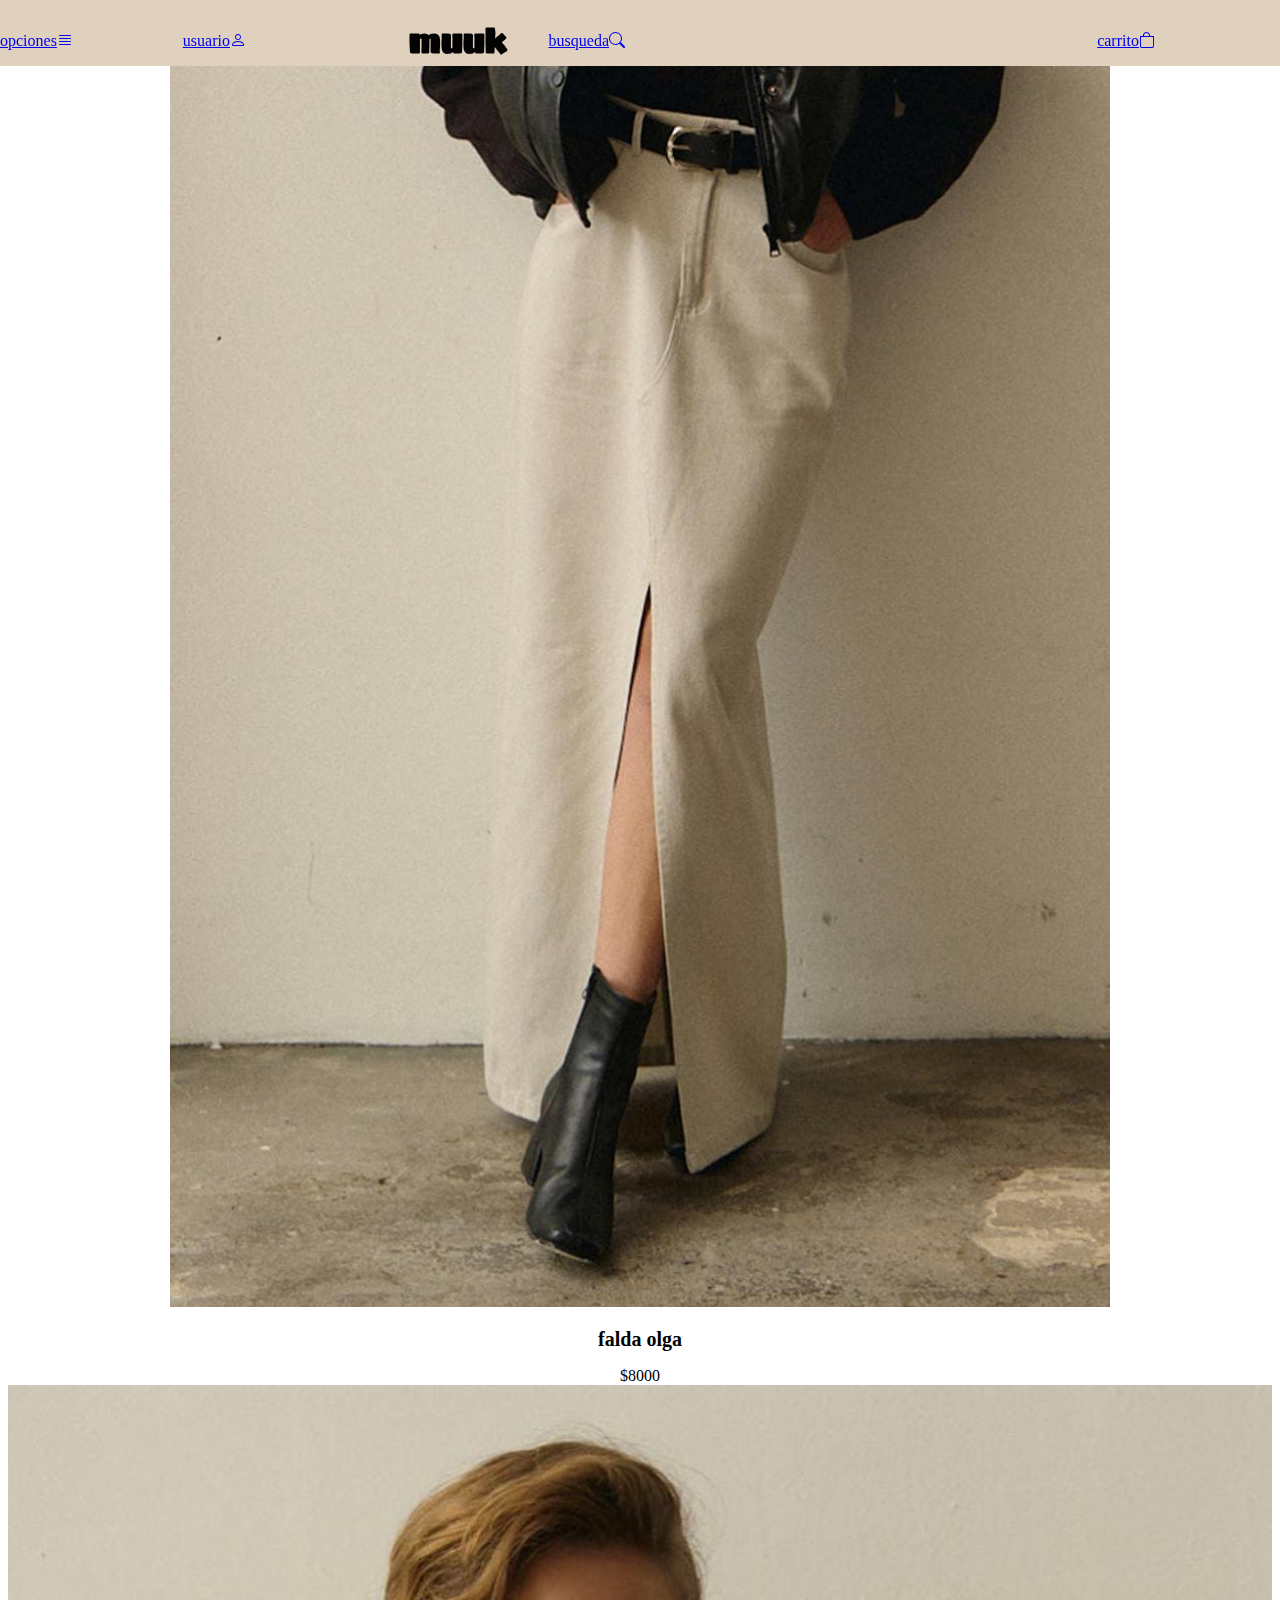
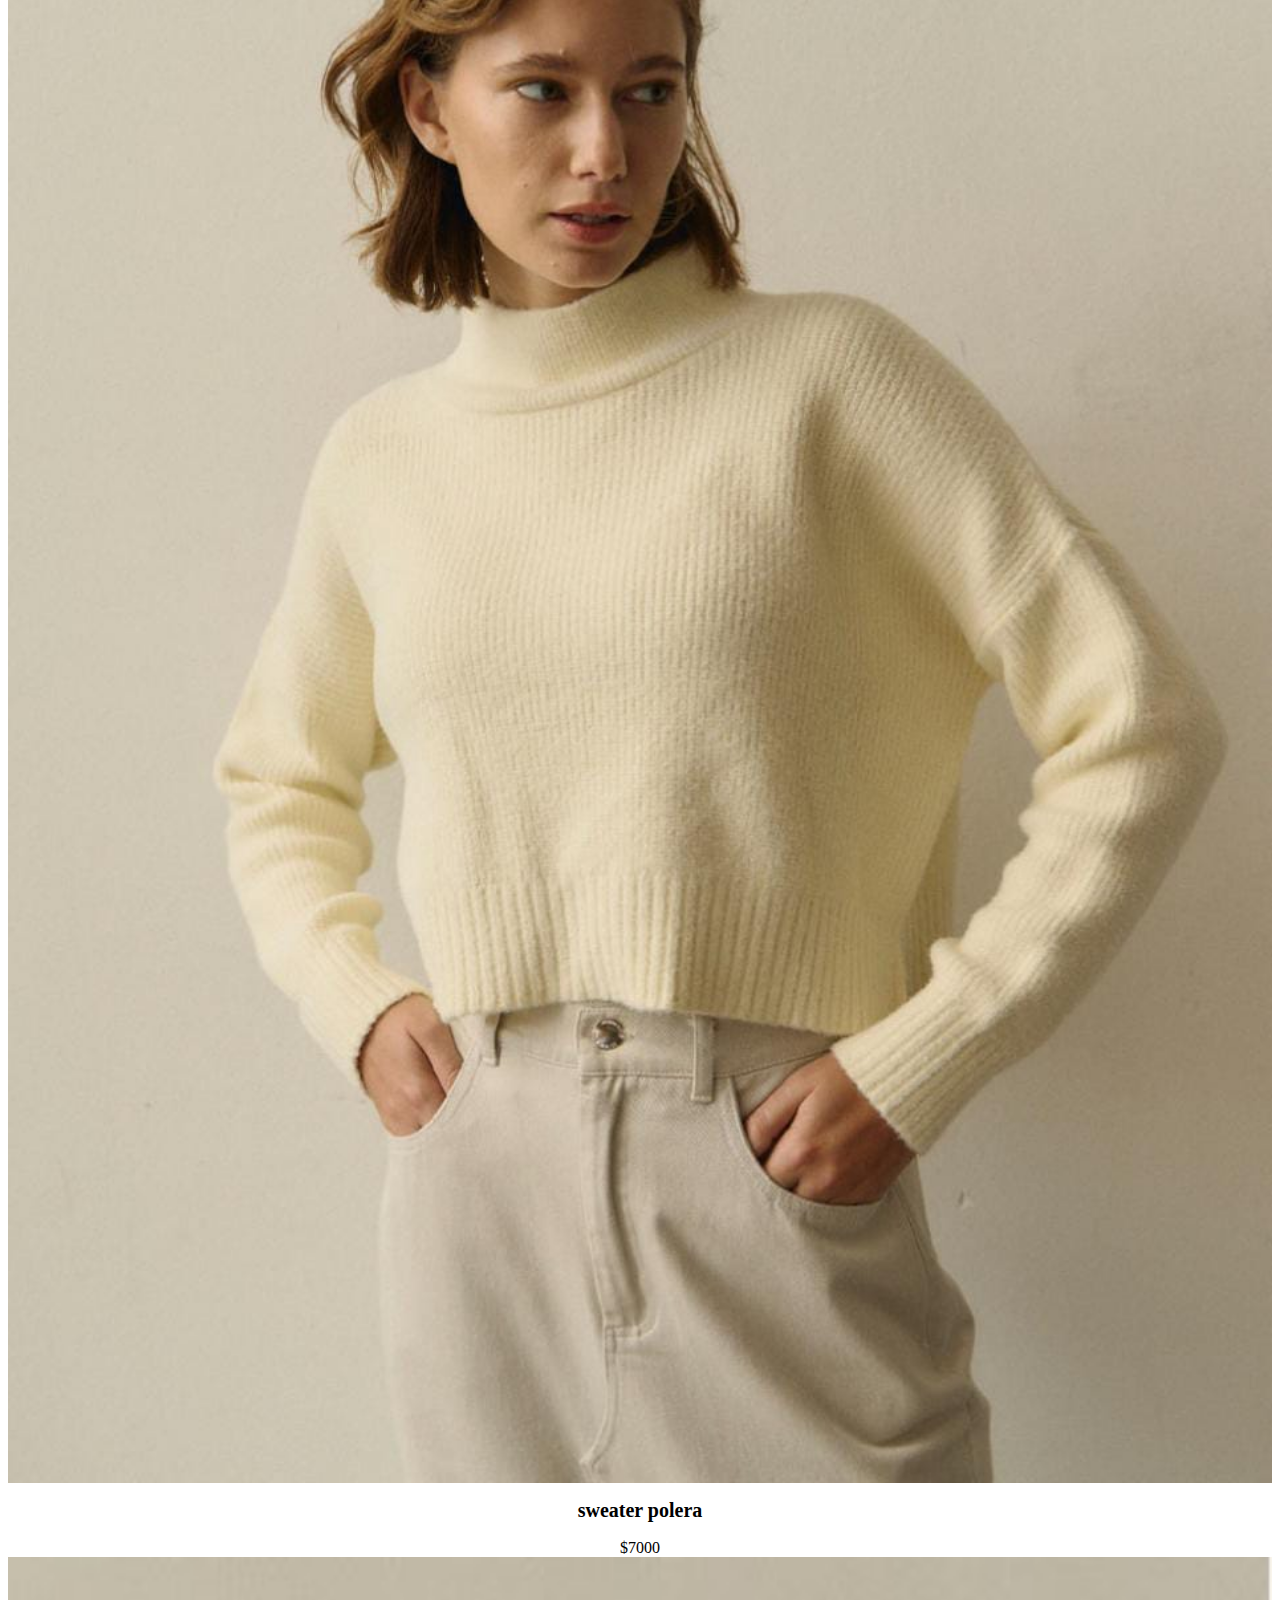
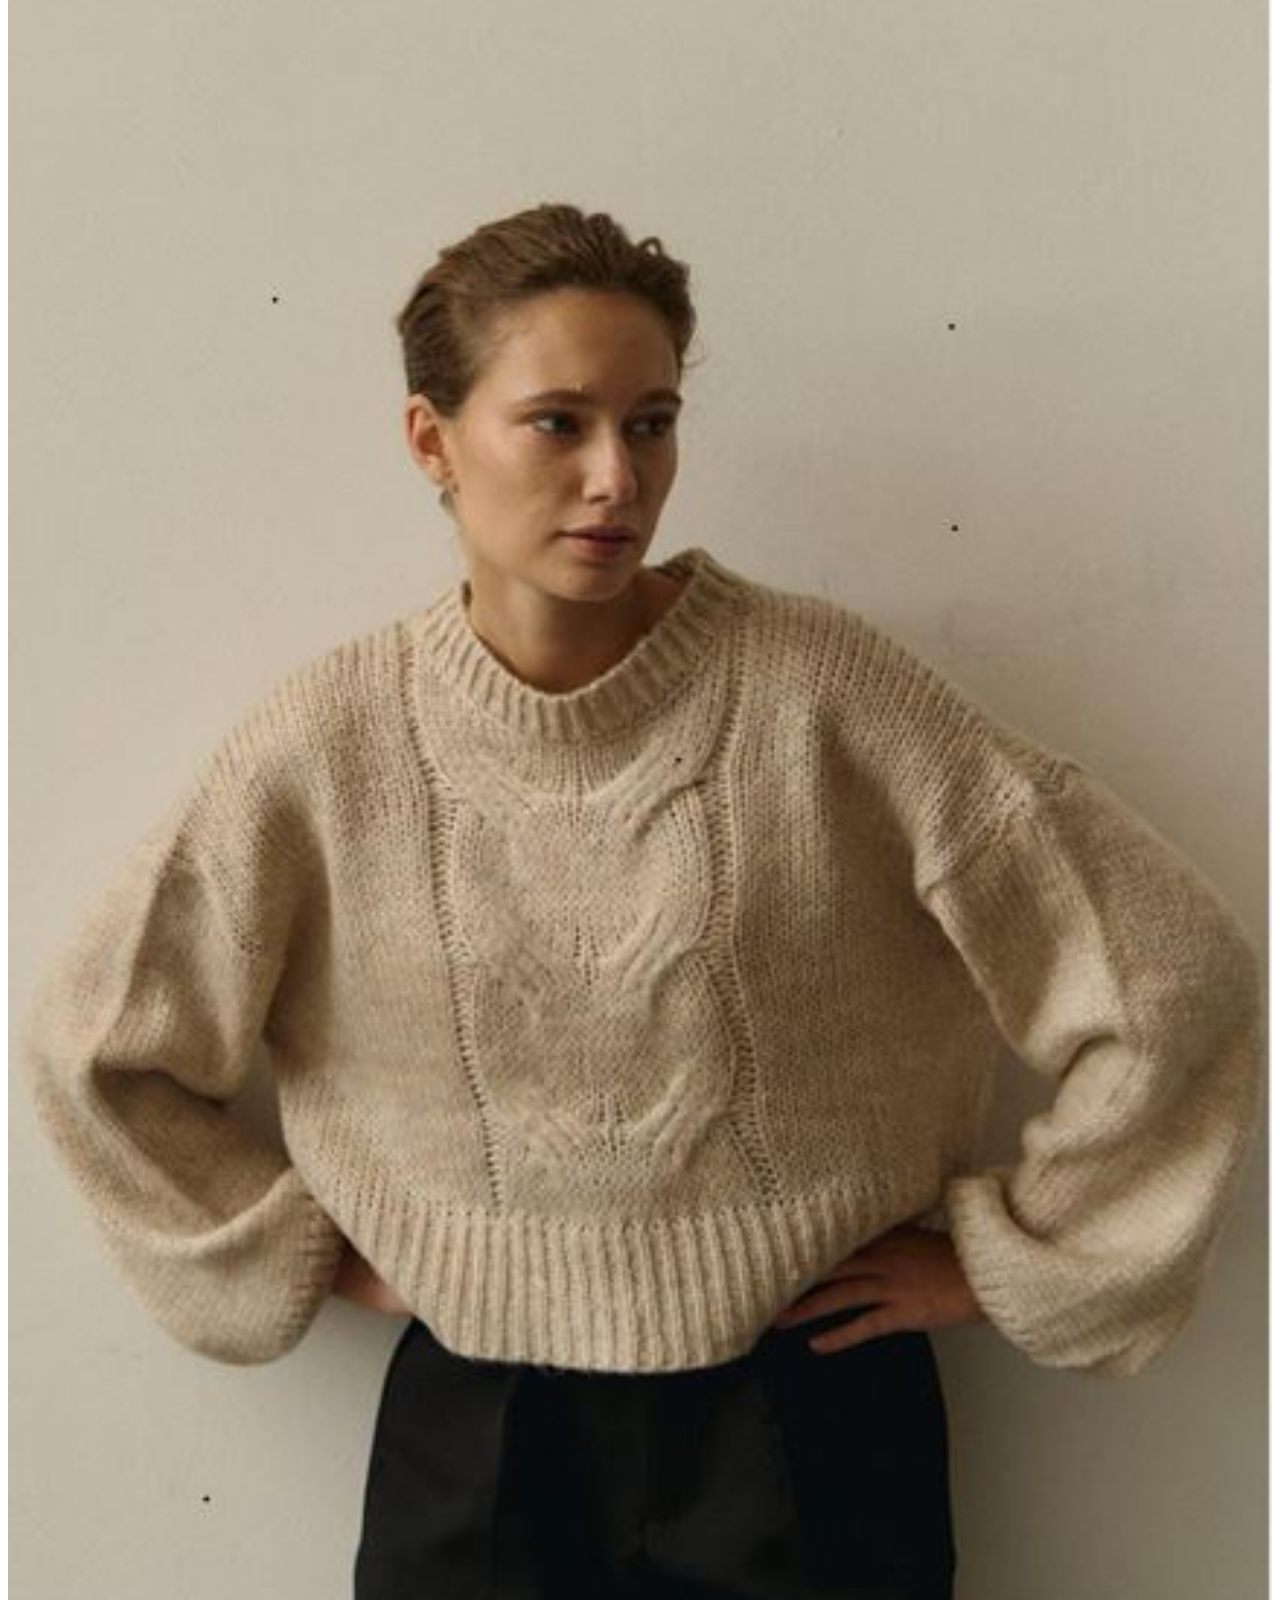
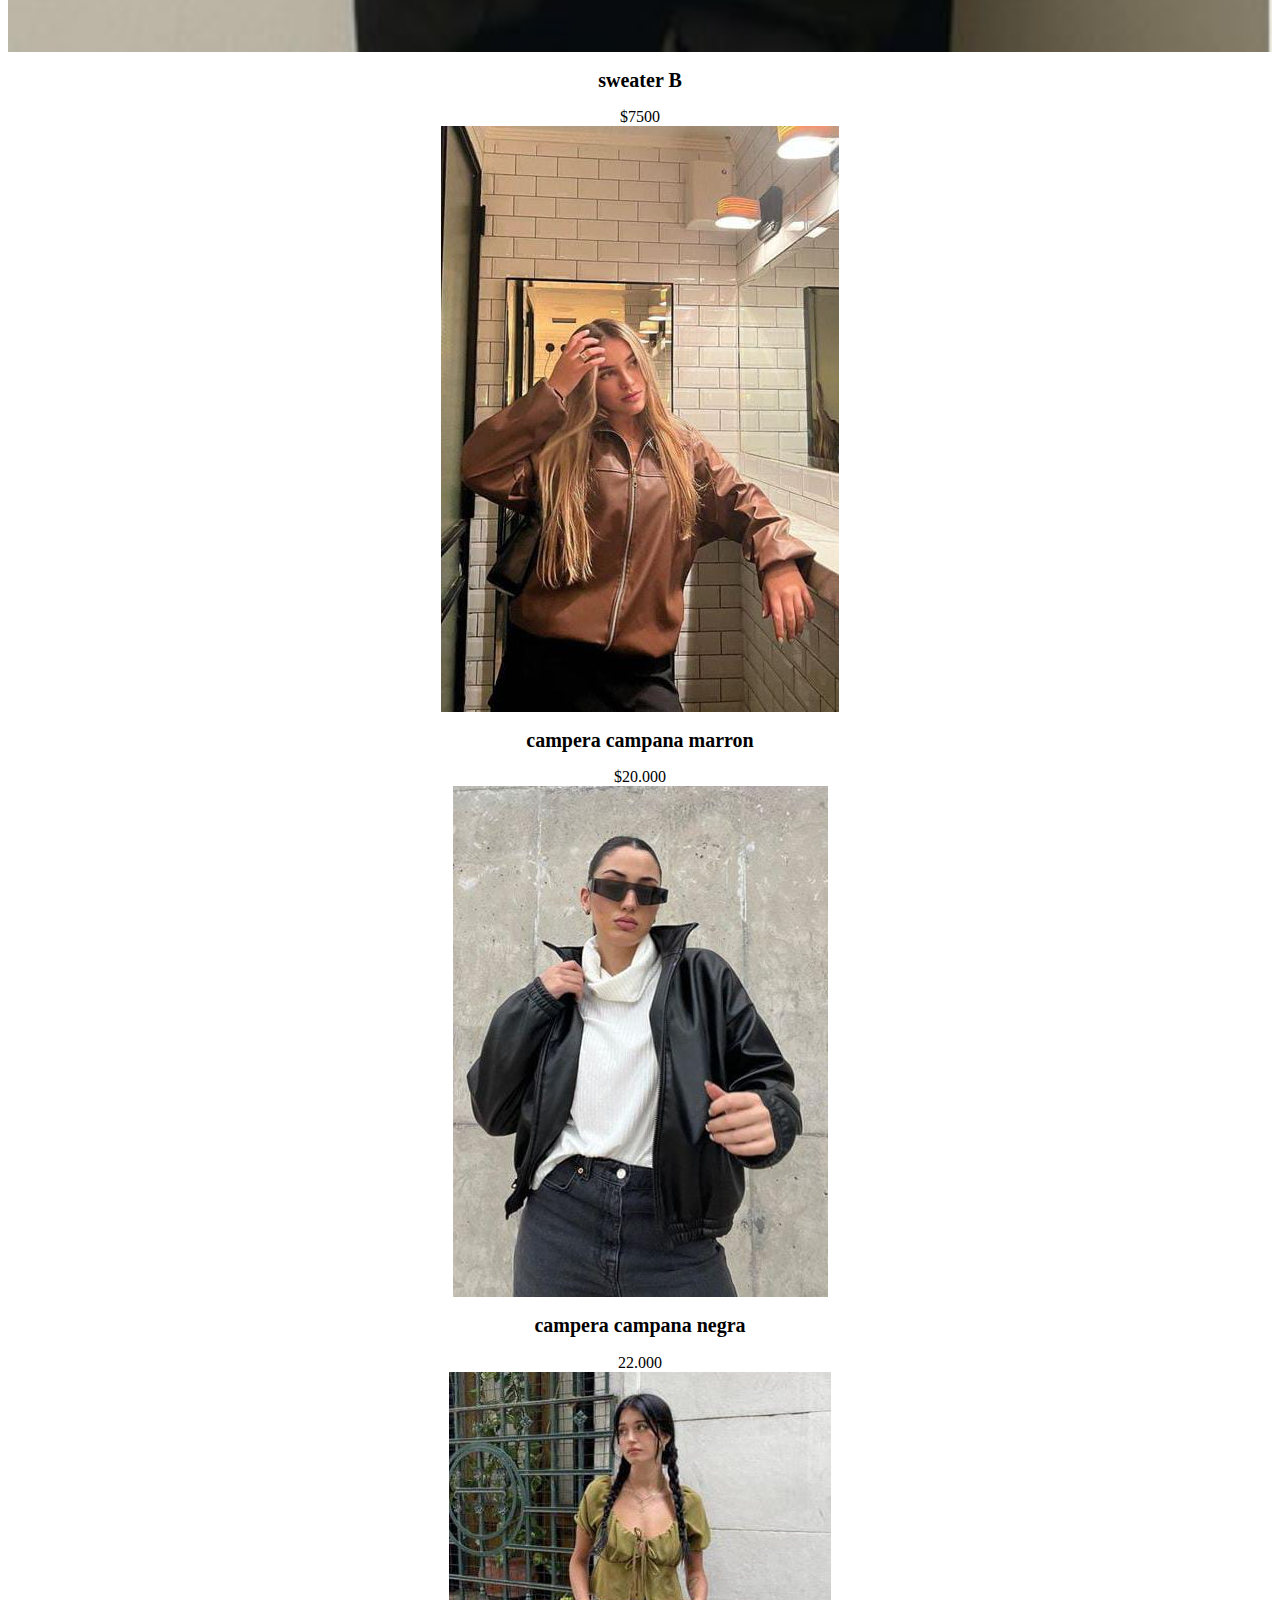
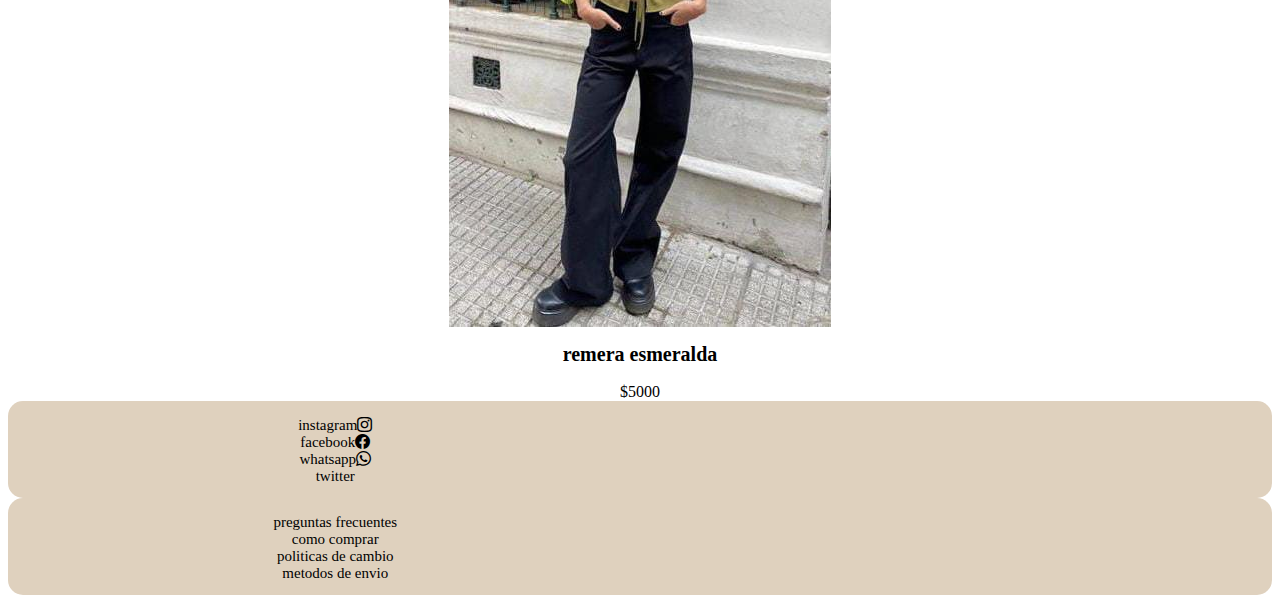
==== commit 945081ad: "cambie el scss" ====
--- a/index.html
+++ b/index.html
@@ -18,23 +18,22 @@
         href="https://fonts.googleapis.com/css2?family=Raleway:wght@200&family=Roboto:wght@300&family=Sigmar&display=swap"
         rel="stylesheet">
     <link rel="stylesheet" href="https://cdn.jsdelivr.net/npm/bootstrap-icons@1.10.5/font/bootstrap-icons.css">
-    <link href="./pages.html">
 </head>
 
 <body>
     <header>
         <nav class="lista-secciones-nav">
             <ul class="lista-secciones-nav">
-                <li><a href="./opciones.html"><span class="lista-iconos-nav">opciones</span><i
+                <li><a href="./pages/opciones.html"><span class="lista-iconos-nav">opciones</span><i
                             class="bi bi-justify"></i></a></li>
-                <li><a href="./usuario.html"><span class="lista-iconos-nav">usuario</span><i
+                <li><a href="./pages/usuario.html"><span class="lista-iconos-nav">usuario</span><i
                             class="bi bi-person"></i></a></li>
                 <li>
                     <h1 class="lista--muuk"><span class="lista-iconos-nav">muuk</span></h1>
                 </li>
-                <li><a href="./busqueda.html"><span class="lista-iconos-nav">busqueda</span><i
+                <li><a href="./pages/busqueda.html"><span class="lista-iconos-nav">busqueda</span><i
                             class="bi bi-search"></i></a></li>
-                <li><a href="./carrito.html"><span class="lista-iconos-nav">carrito</span><i
+                <li><a href="./pages/carrito.html"><span class="lista-iconos-nav">carrito</span><i
                             class="bi bi-bag"></i></a></li>
             </ul>
         </nav>
@@ -52,25 +51,25 @@
         </section>
         <section>
             <article class="galeria">
-                <a href="./carrito.html"><img src="./img/pollera.jpeg" alt="pollera larga"
-                        class="galeria-ropa"></a>
+                <a href="./pages/carrito.html"><img src="img/pollera.jpeg" alt="pollera larga"
+                        class="galeria--pollera"></a>
                 <h2>falda olga</h2>
                 <span>$8000</span>
-                <img src="./img/saquito.jpeg" alt="saquito color beage" class="galeria-ropa">
+                <img src="img/saquito.jpeg" alt="saquito color beage" class="galeria--saquito">
                 <h2>sweater polera</h2>
                 <span>$7000</span>
-                <img src="./img/sweter B 2.jpg" alt="sweter marron" class="galeria-ropa">
+                <img src="img/sweter B 2.jpg" alt="sweter marron" class="galeria--sweter">
                 <h2>sweater B</h2>
                 <span>$7500</span>
-                <img src="./img/campera marron 2.jpg" alt="campera marron" class="galeria-ropa">
+                <img src="img/campera marron 2.jpg" alt="campera marron" class="galeria--campera--marron">
                 <h2>campera campana marron</h2>
                 <span>$20.000</span>
-                <img src="./img/campera 4.jpg" alt="campera negra" class="galeria-ropa">
+                <img src="img/campera 4.jpg" alt="campera negra" class="galeria--campera--negra">
                 <h2>campera campana negra</h2>
                 <span>22.000</span>
-                <img src="./img/remera verde.jpg" alt="remera verde" class="galeria-ropa">
+                <img src="img/remera verde.jpg" alt="remera verde" class="galeria--remera">
                 <h2 class="galeria--remera">remera esmeralda</h2>
-                <span class="galeria-ropa">$5000</span>
+                <span>$5000</span>
             </article>
         </section>
     </main>
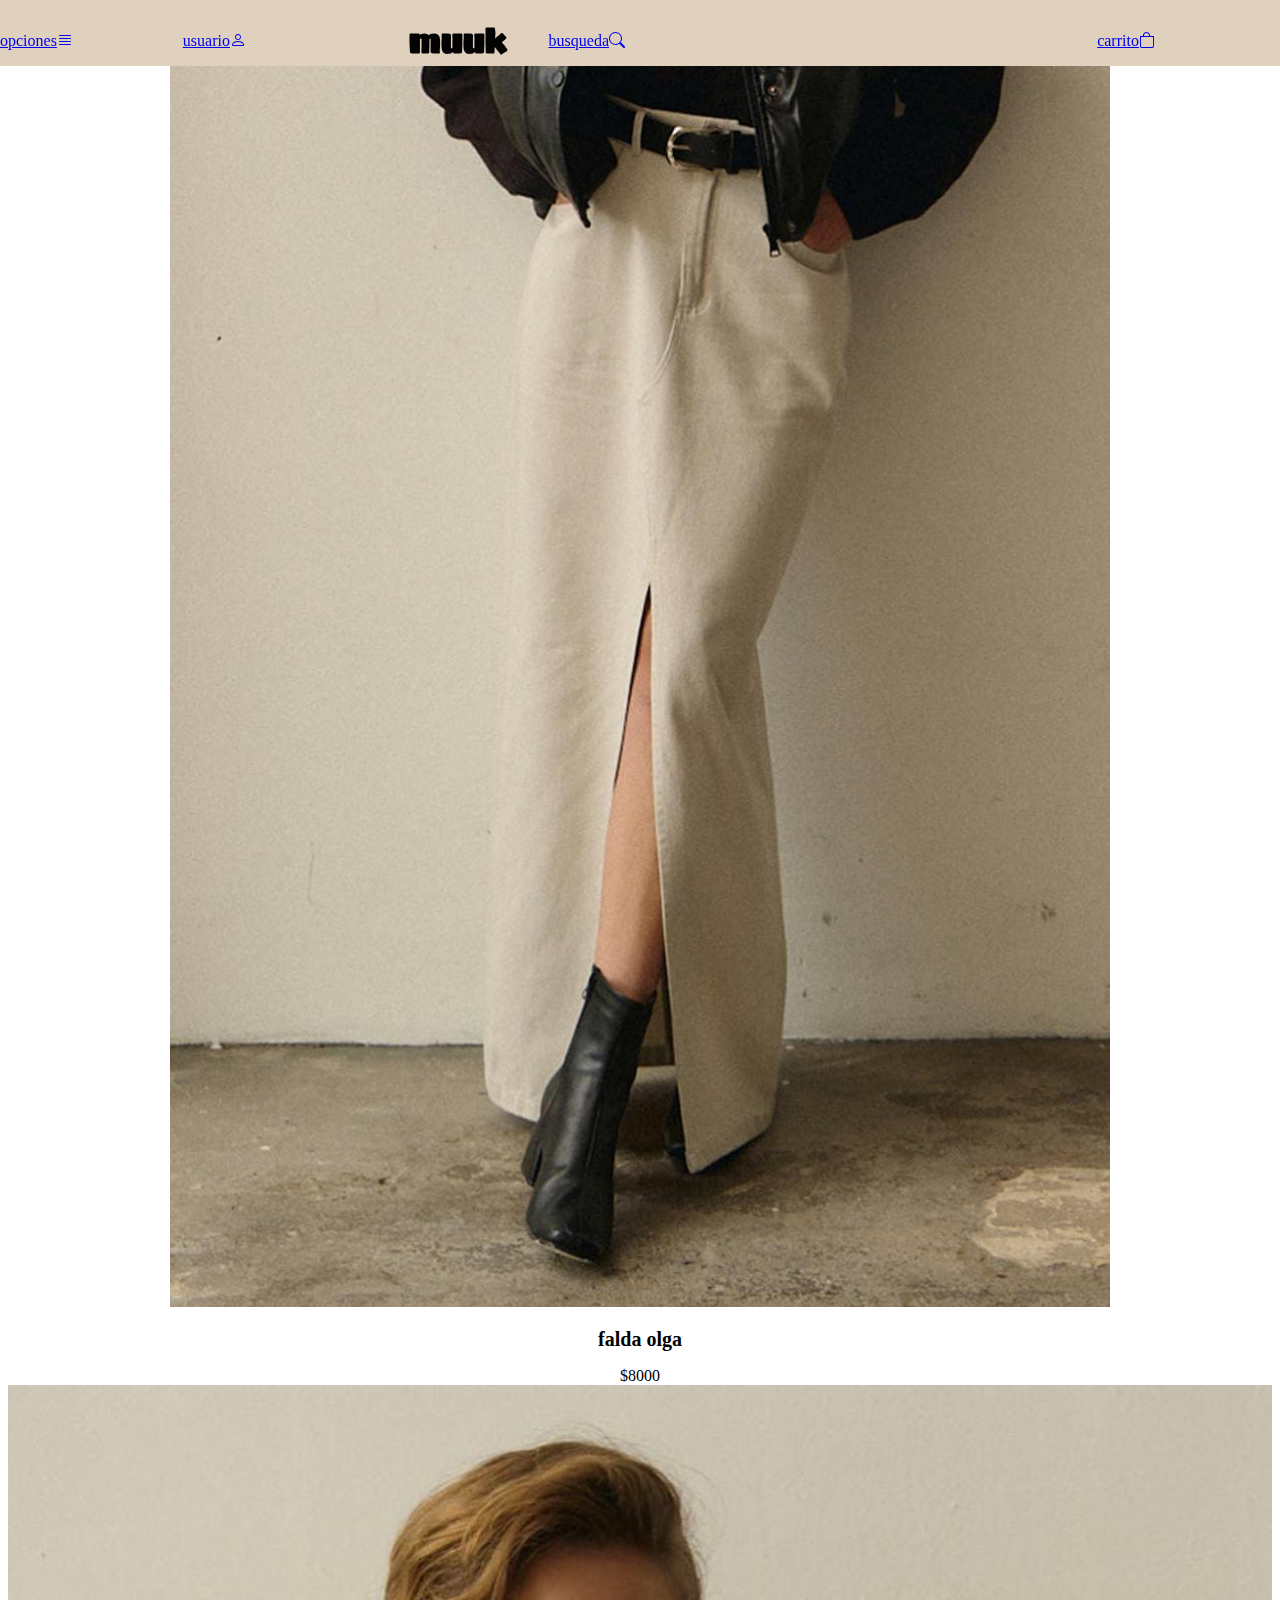
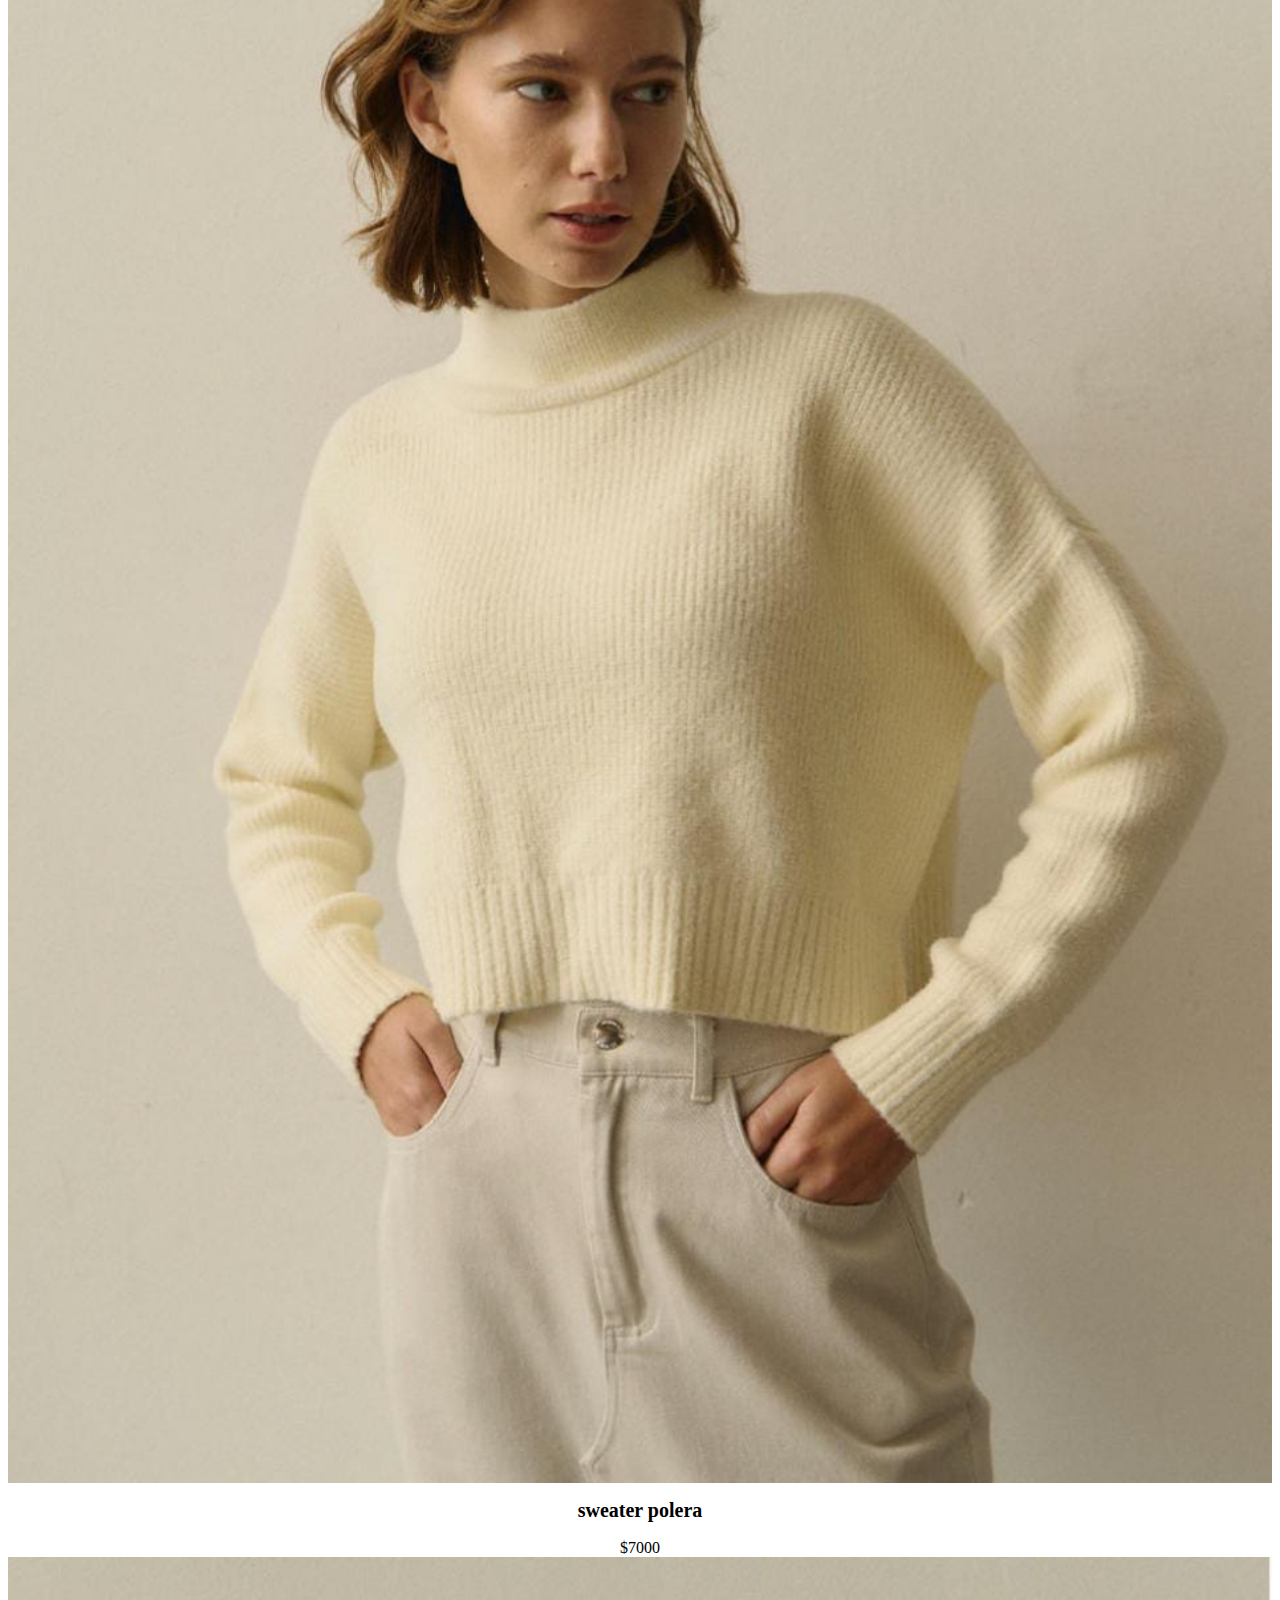
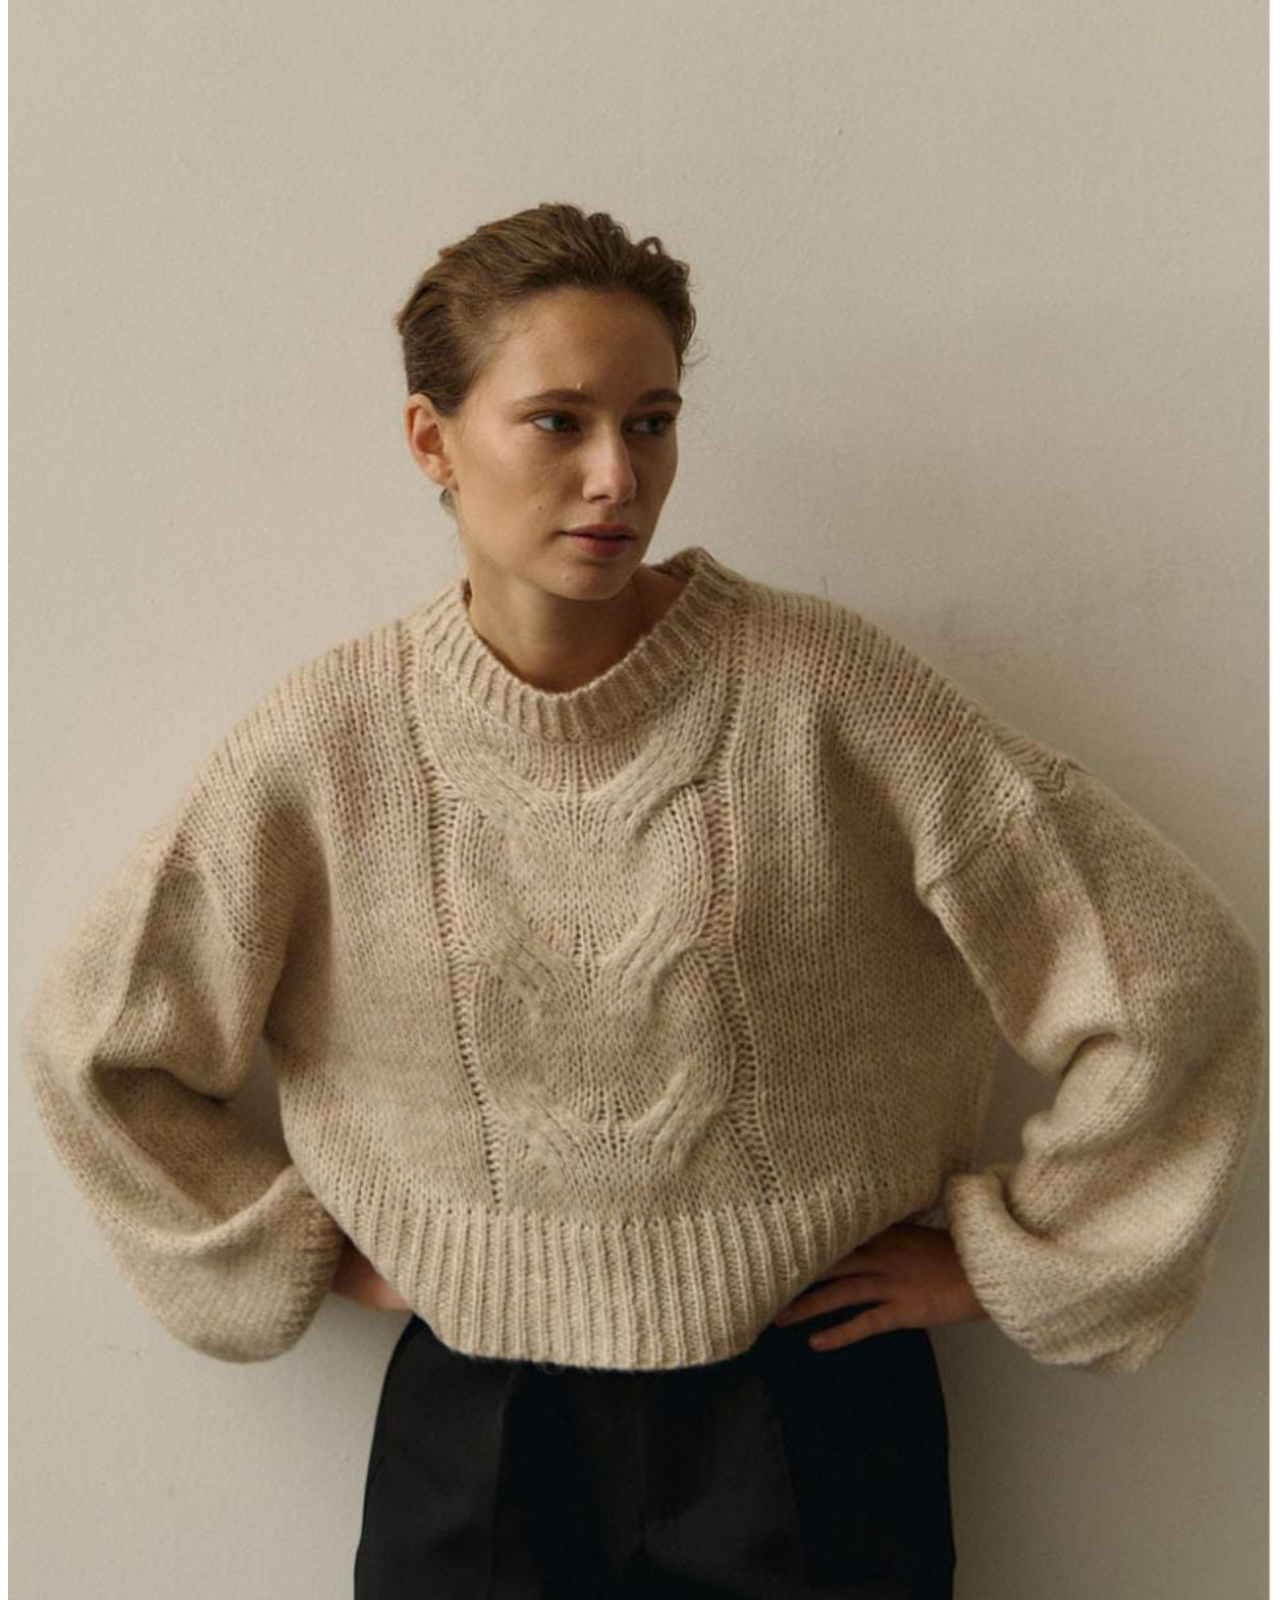
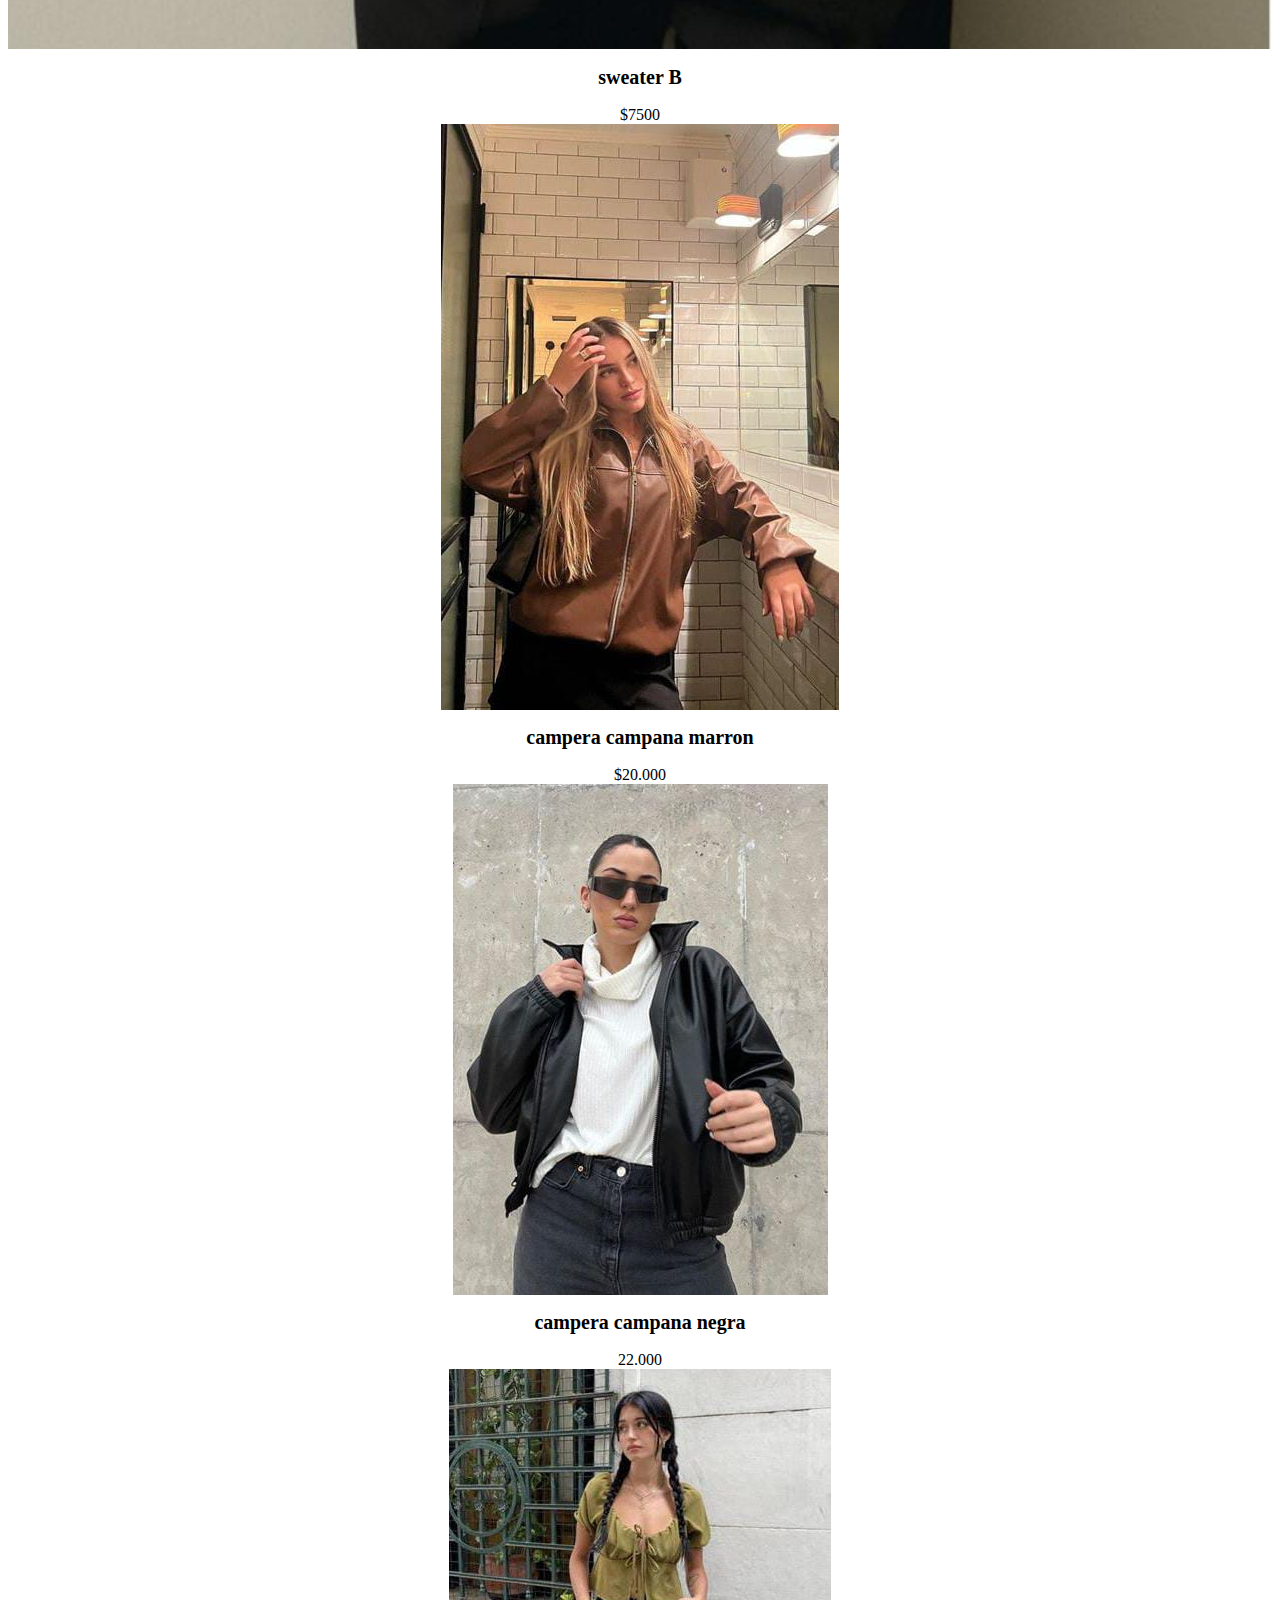
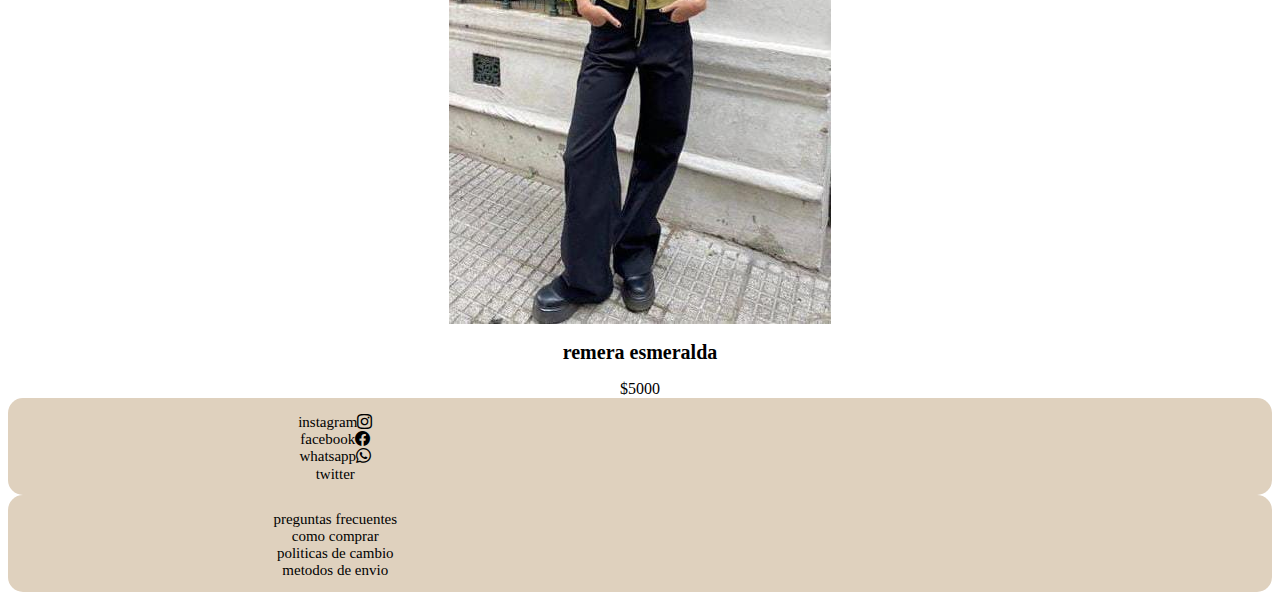
==== commit 9916e65d: "arregle los links" ====
--- a/index.html
+++ b/index.html
@@ -58,7 +58,7 @@
                 <img src="img/saquito.jpeg" alt="saquito color beage" class="galeria--saquito">
                 <h2>sweater polera</h2>
                 <span>$7000</span>
-                <img src="img/sweter B 2.jpg" alt="sweter marron" class="galeria--sweter">
+                <img src="img/sweter B.jpeg" alt="sweter marron" class="galeria--sweter">
                 <h2>sweater B</h2>
                 <span>$7500</span>
                 <img src="img/campera marron 2.jpg" alt="campera marron" class="galeria--campera--marron">
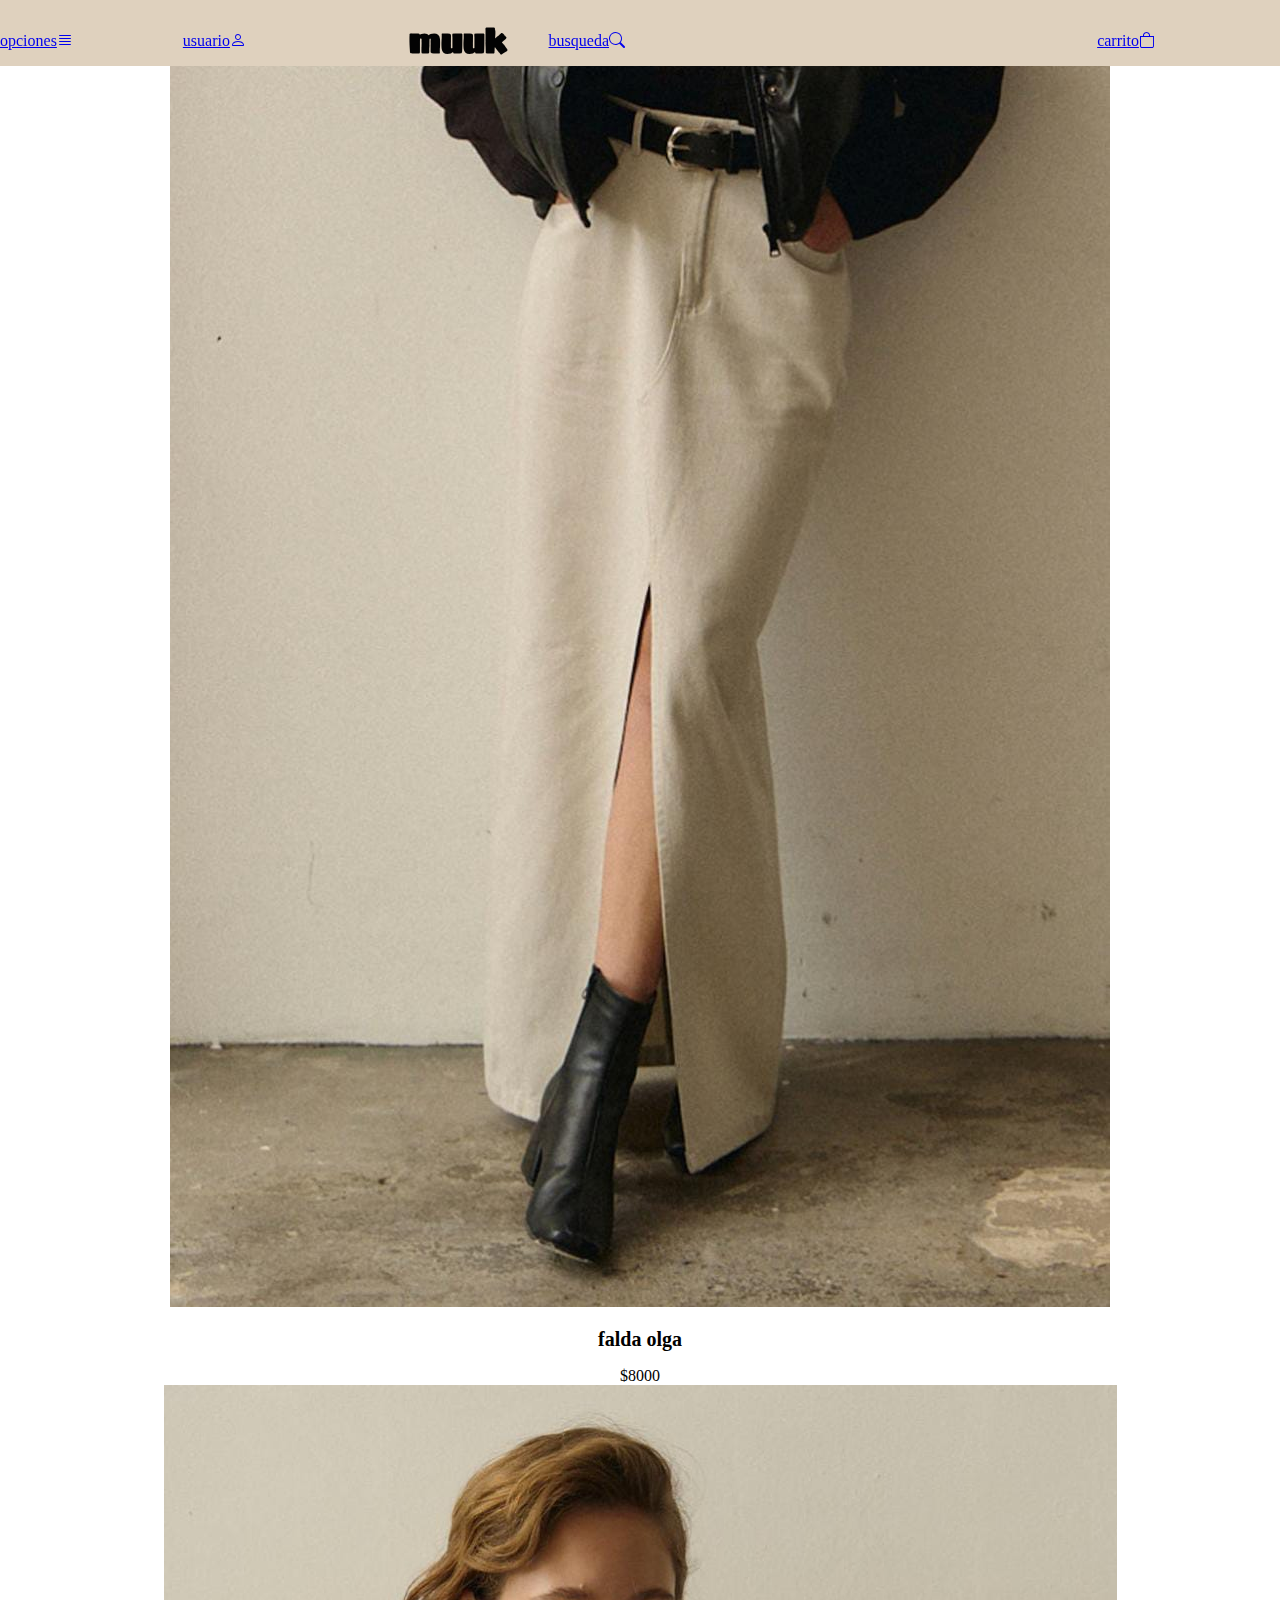
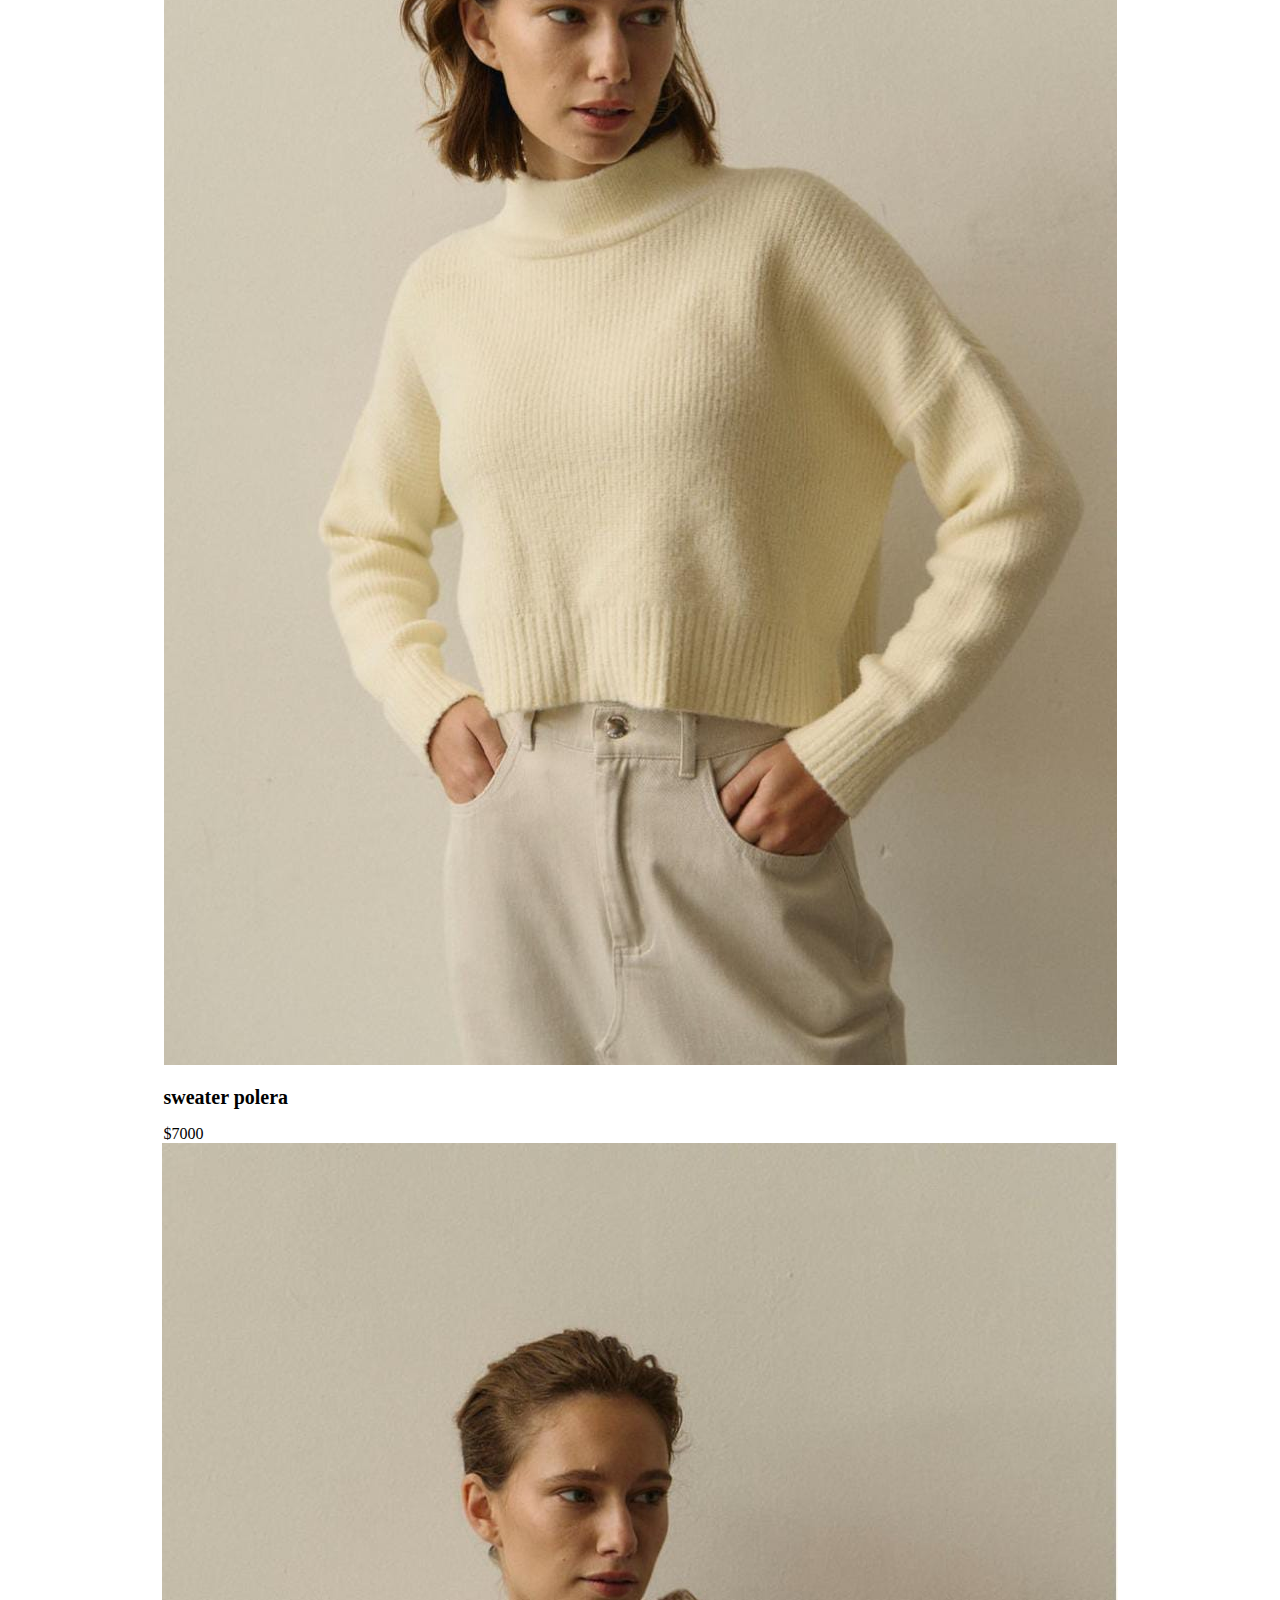
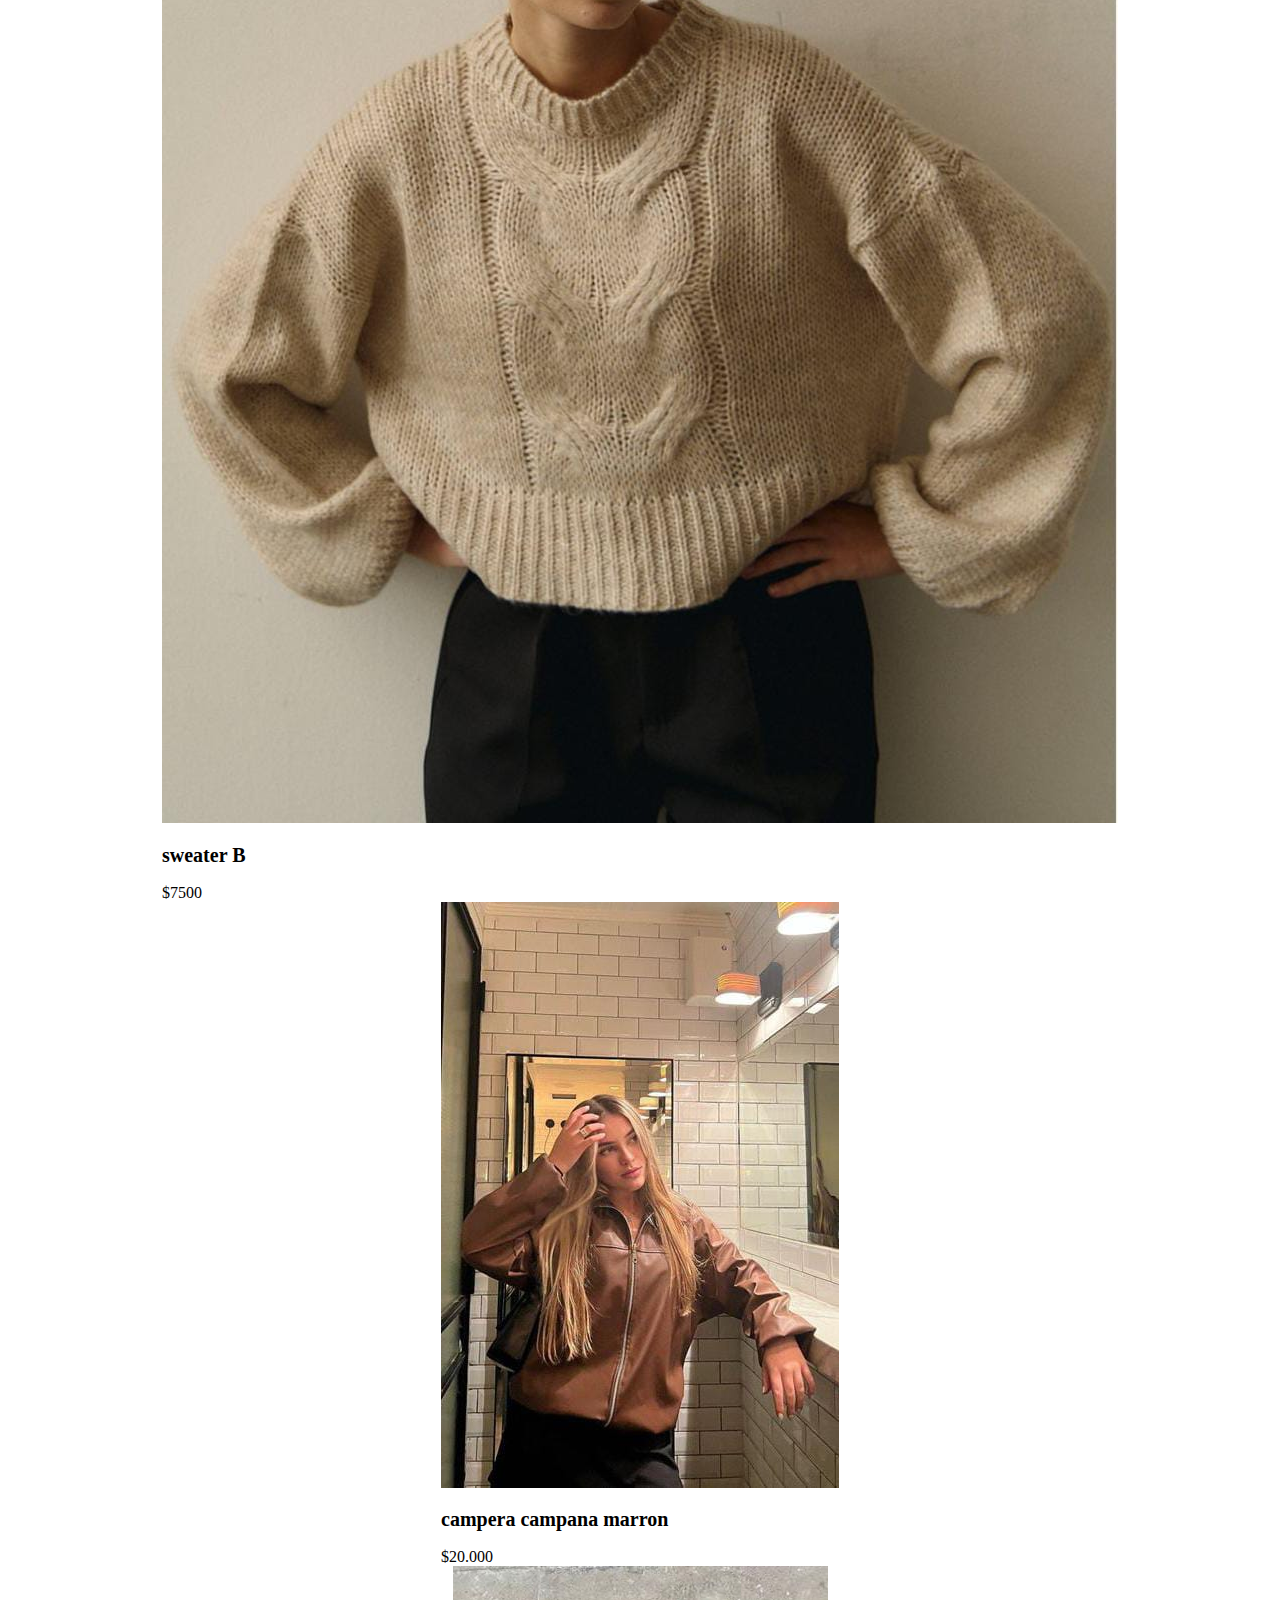
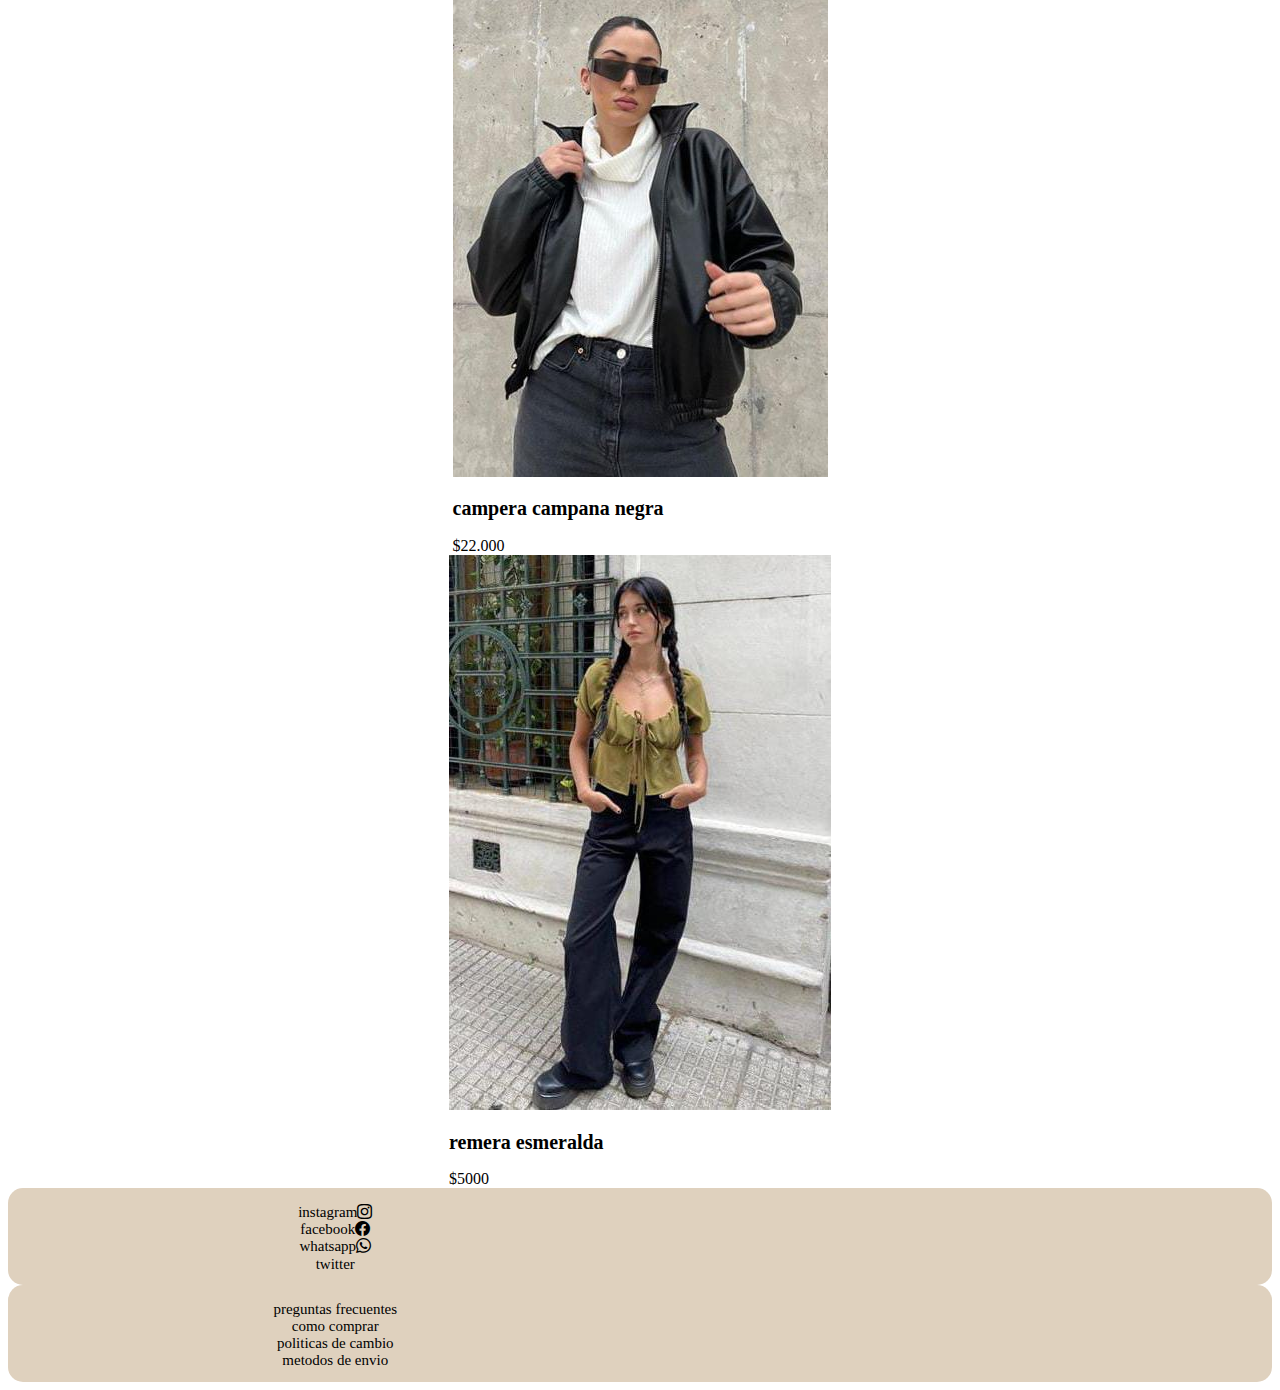
==== commit 3822b4cf: "modifique el esqueleto de mi index.html" ====
--- a/index.html
+++ b/index.html
@@ -52,24 +52,34 @@
         <section>
             <article class="galeria">
                 <a href="./pages/carrito.html"><img src="img/pollera.jpeg" alt="pollera larga"
-                        class="galeria--pollera"></a>
+                        class="galeria--pollera"></a>   
                 <h2>falda olga</h2>
-                <span>$8000</span>
-                <img src="img/saquito.jpeg" alt="saquito color beage" class="galeria--saquito">
-                <h2>sweater polera</h2>
-                <span>$7000</span>
-                <img src="img/sweter B.jpeg" alt="sweter marron" class="galeria--sweter">
+                 <span>$8000</span> 
+                 <div>
+                 <img src="img/saquito.jpeg" alt="saquito color beage" class="galeria--saquito">
+                 <h2>sweater polera</h2>
+                 <span>$7000</span>
+                 </div>
+                  <div>
+                 <img src="img/sweter B.jpeg" alt="sweter marron" class="galeria--sweter">
                 <h2>sweater B</h2>
                 <span>$7500</span>
+                </div>
+                <div> 
                 <img src="img/campera marron 2.jpg" alt="campera marron" class="galeria--campera--marron">
                 <h2>campera campana marron</h2>
                 <span>$20.000</span>
+                </div>
+                <div>
                 <img src="img/campera 4.jpg" alt="campera negra" class="galeria--campera--negra">
                 <h2>campera campana negra</h2>
-                <span>22.000</span>
+                <span>$22.000</span>
+                </div>
+                <div>
                 <img src="img/remera verde.jpg" alt="remera verde" class="galeria--remera">
-                <h2 class="galeria--remera">remera esmeralda</h2>
+                <h2>remera esmeralda</h2>
                 <span>$5000</span>
+            </div>
             </article>
         </section>
     </main>
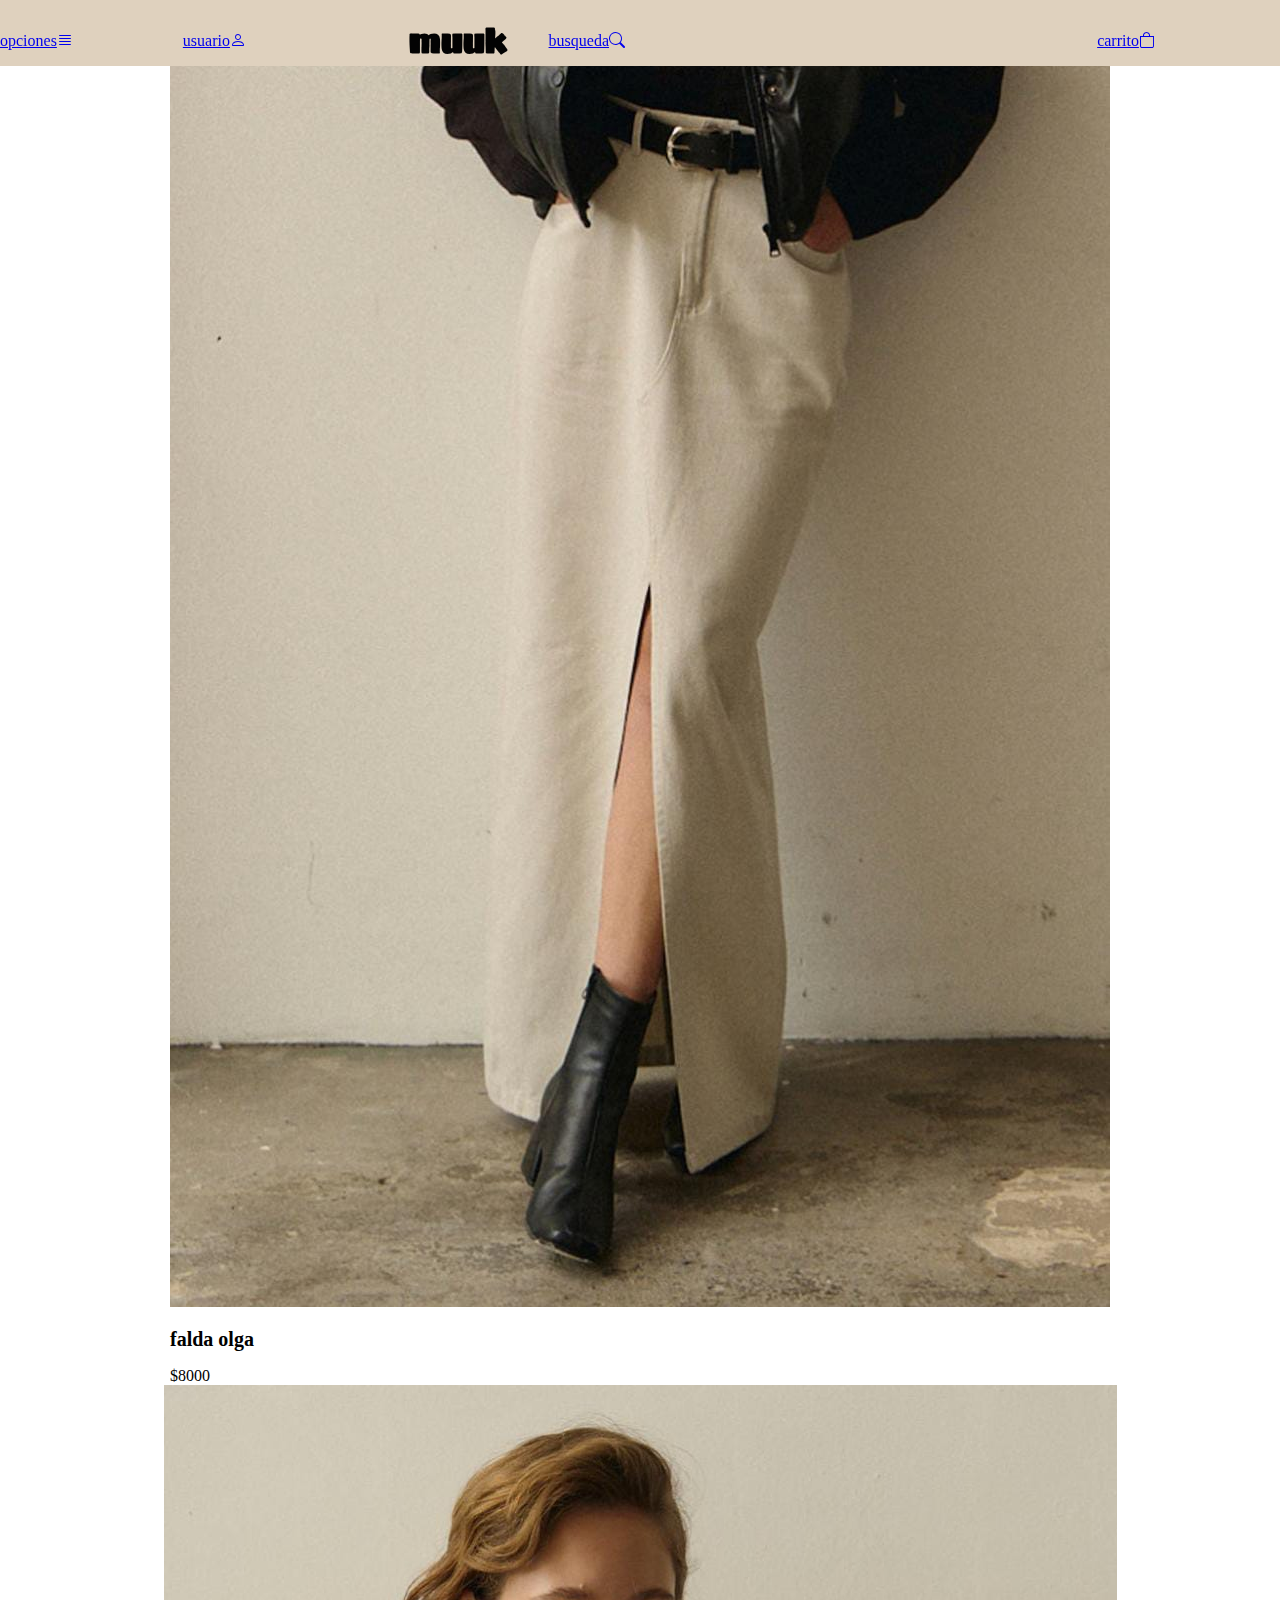
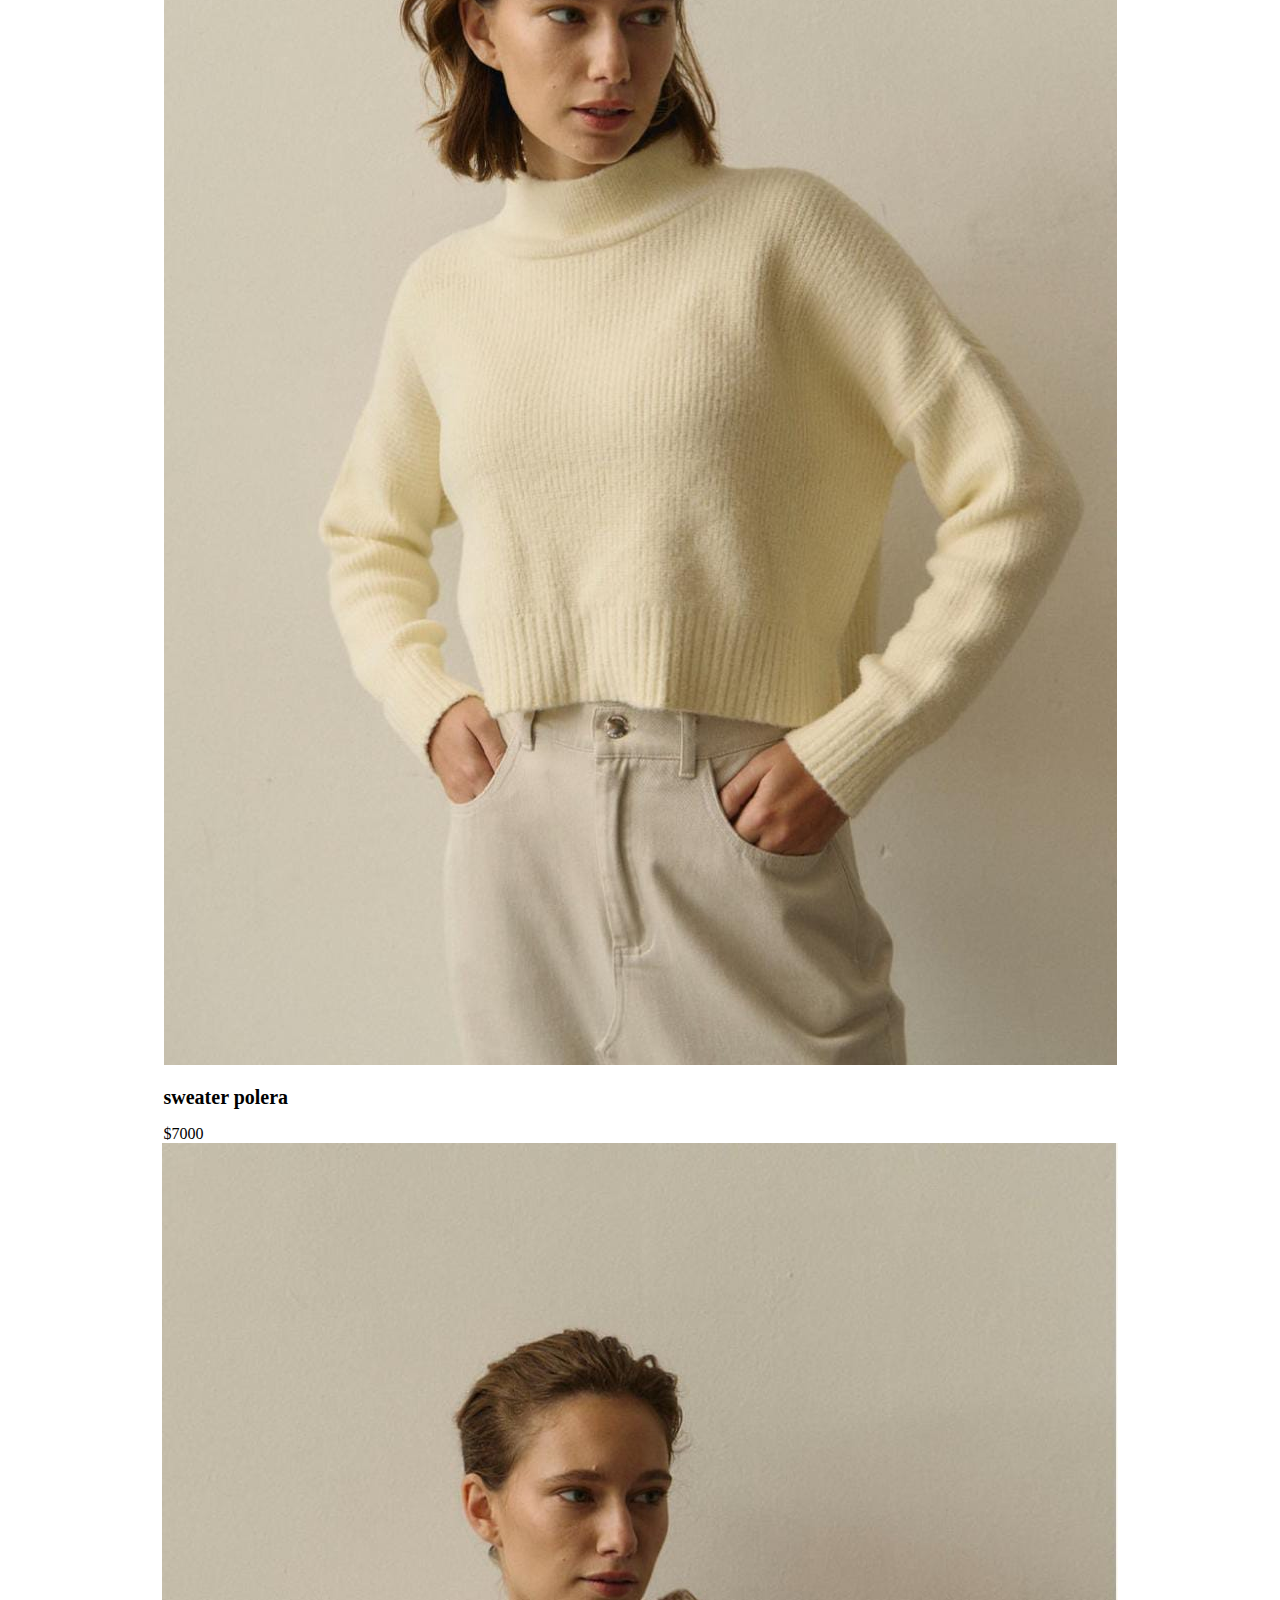
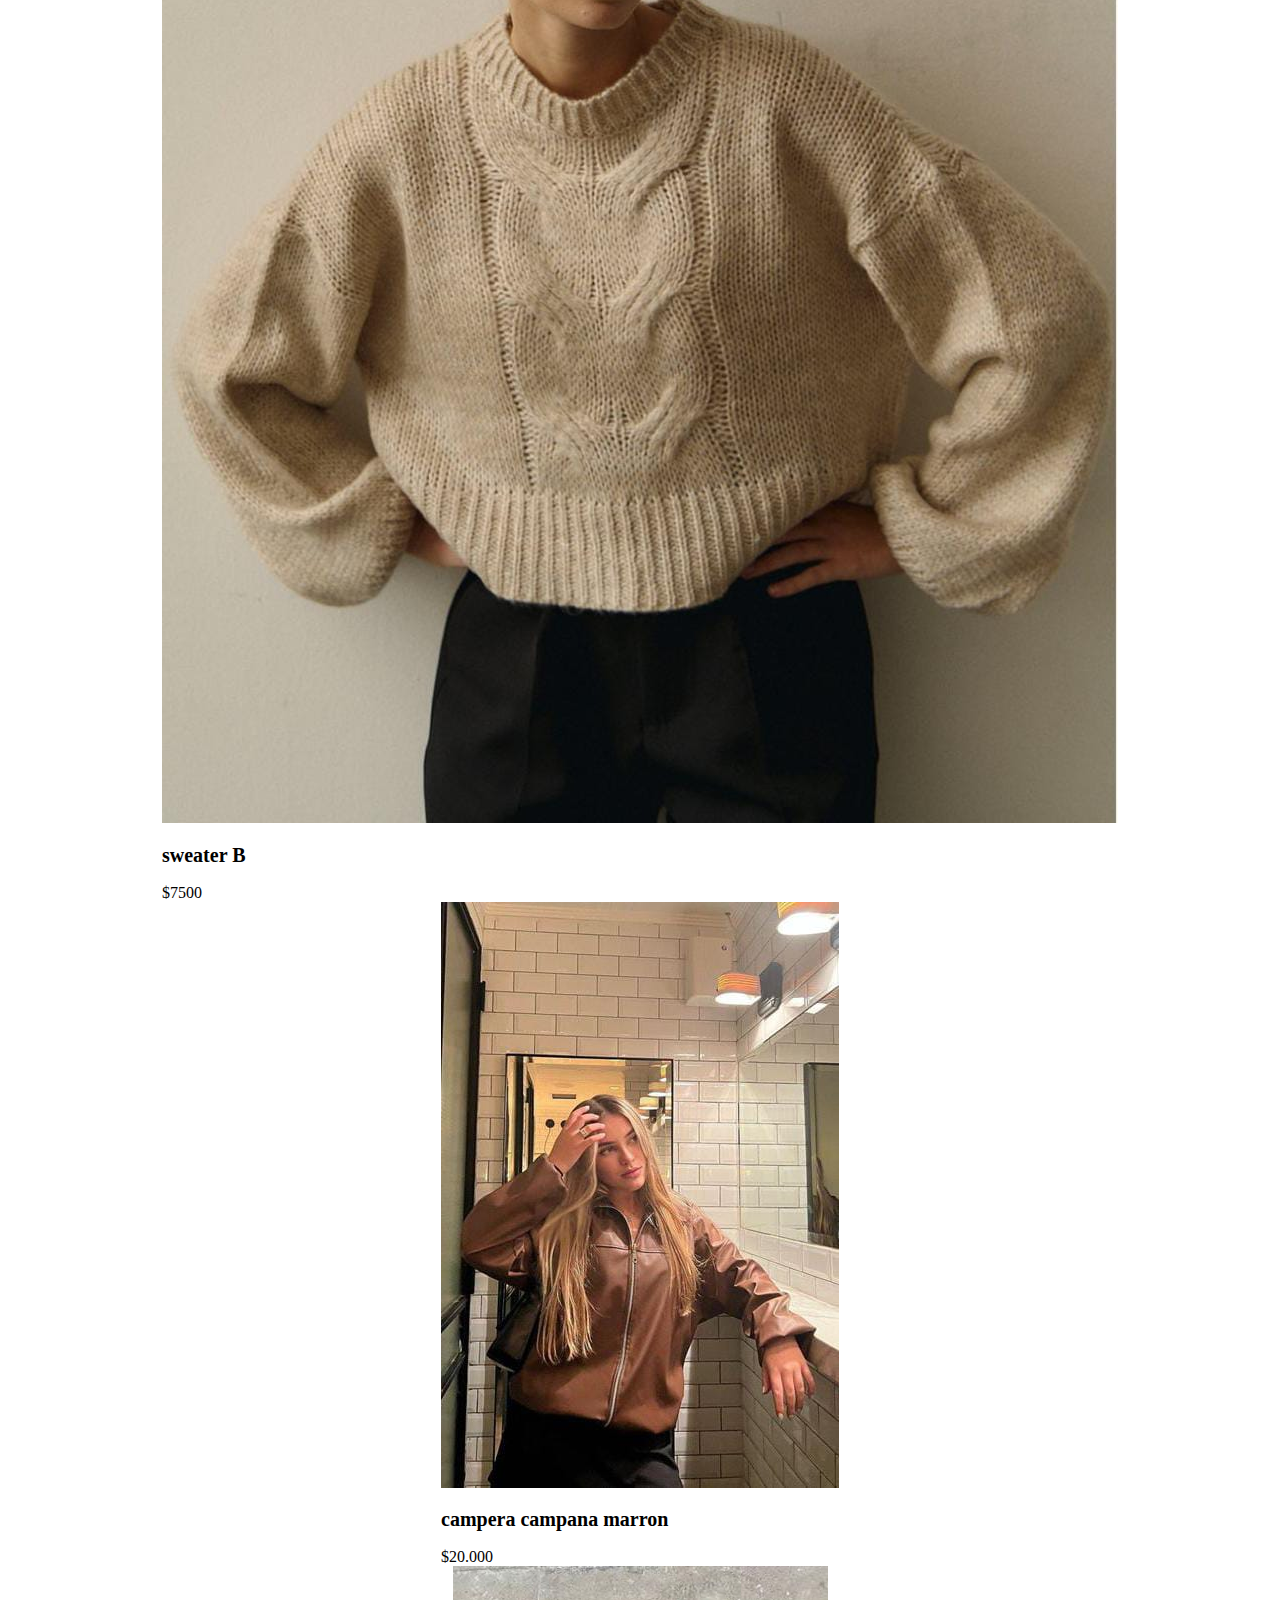
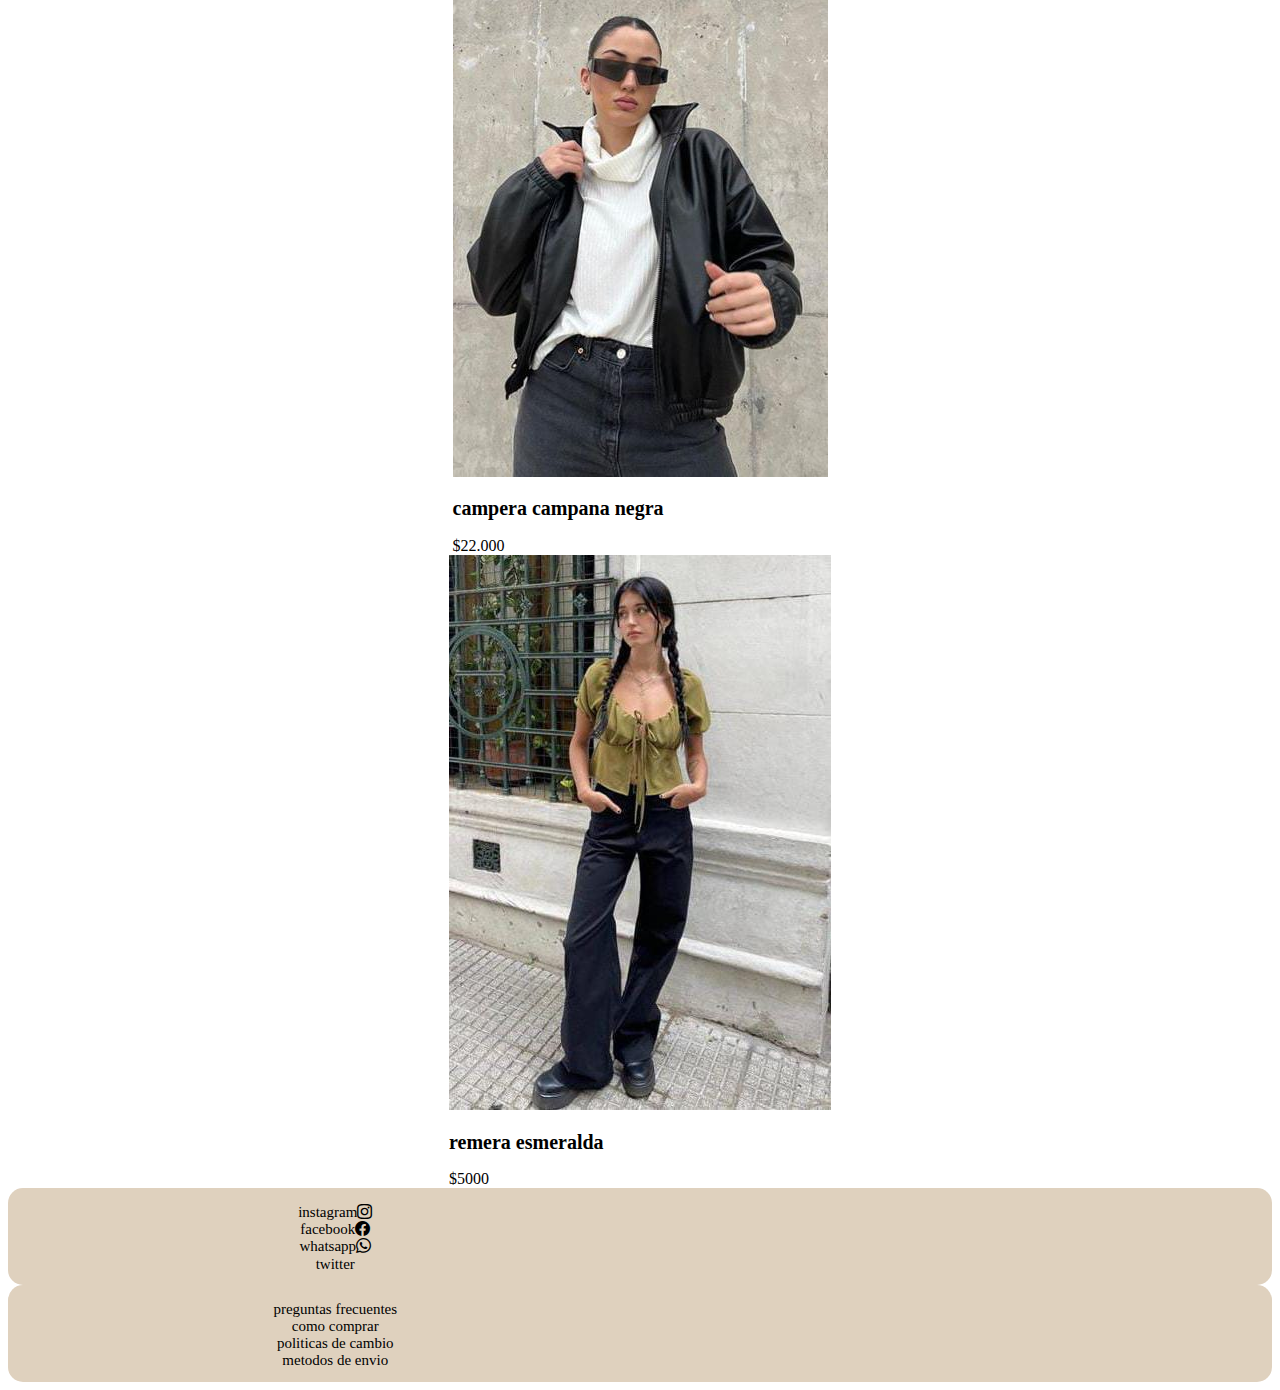
==== commit 0dde2662: "agregue el div" ====
--- a/index.html
+++ b/index.html
@@ -51,10 +51,12 @@
         </section>
         <section>
             <article class="galeria">
+                <div>
                 <a href="./pages/carrito.html"><img src="img/pollera.jpeg" alt="pollera larga"
                         class="galeria--pollera"></a>   
                 <h2>falda olga</h2>
                  <span>$8000</span> 
+                </div>
                  <div>
                  <img src="img/saquito.jpeg" alt="saquito color beage" class="galeria--saquito">
                  <h2>sweater polera</h2>
